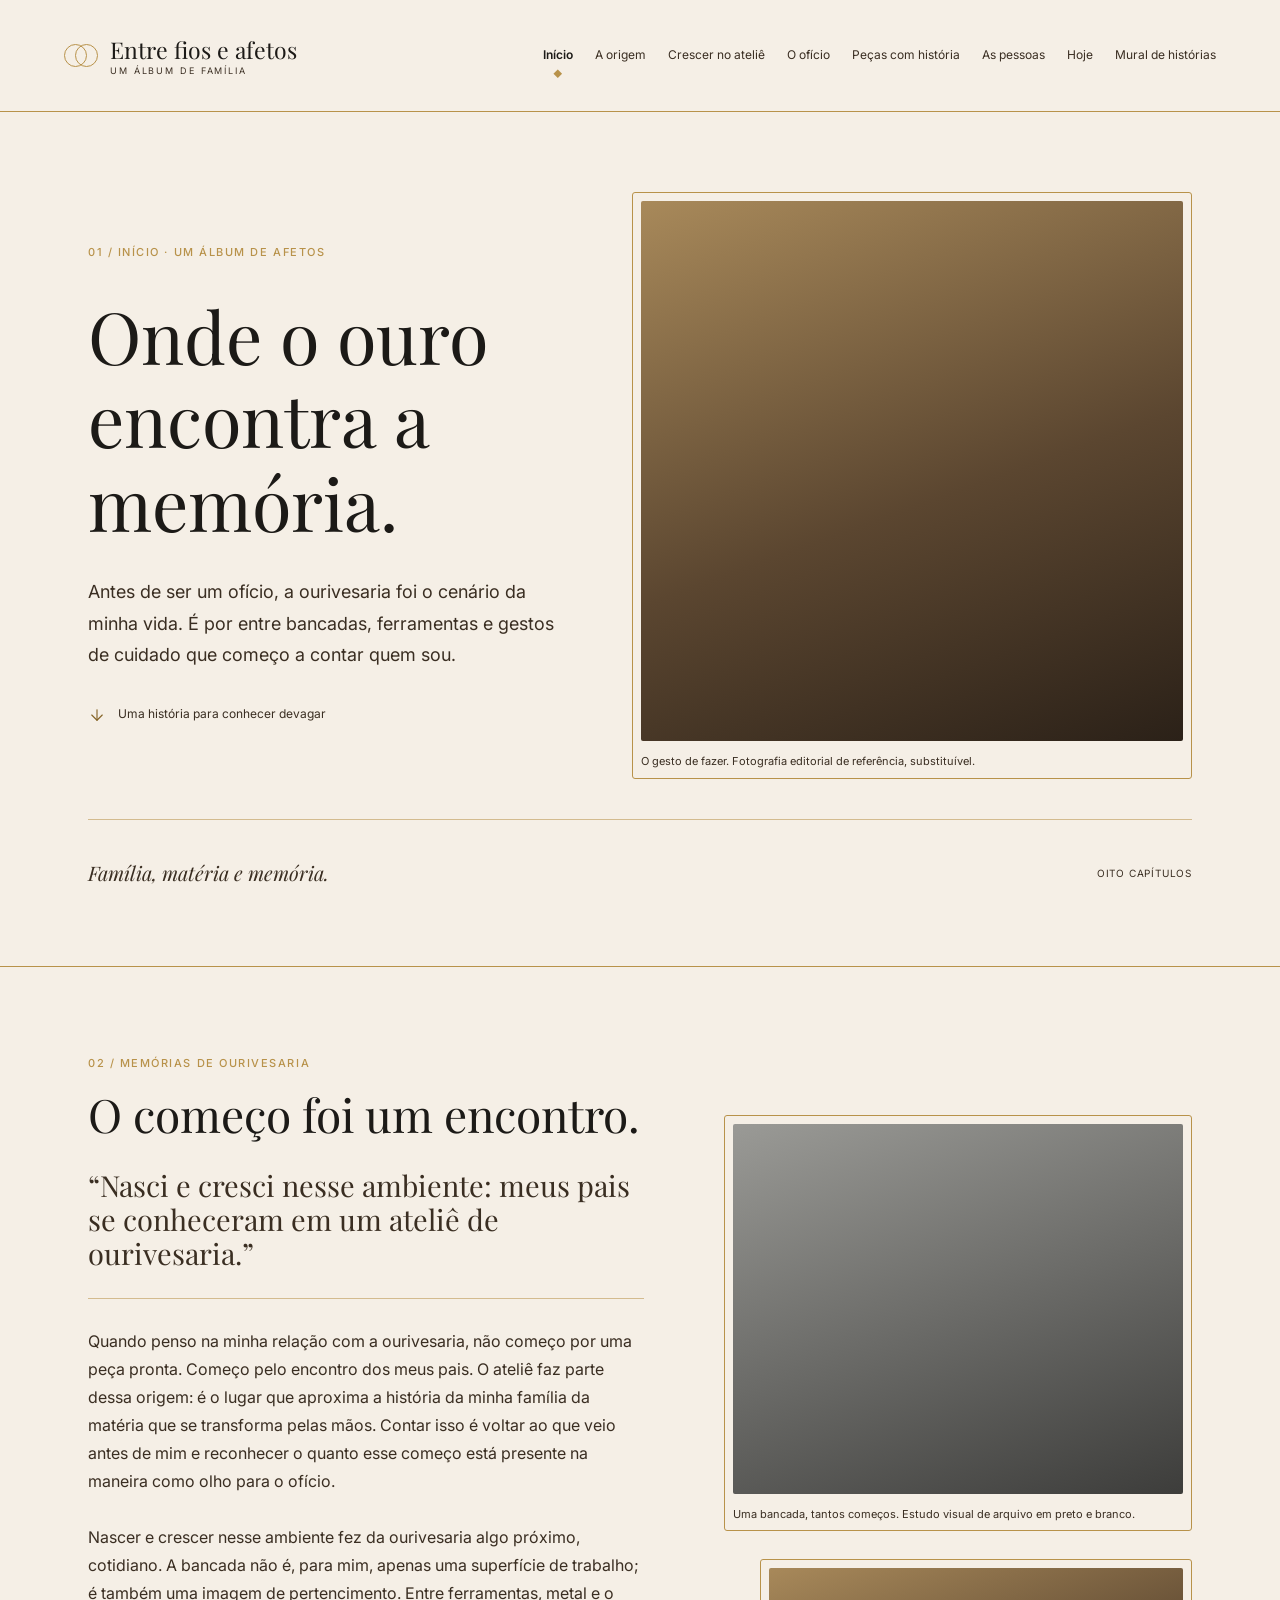
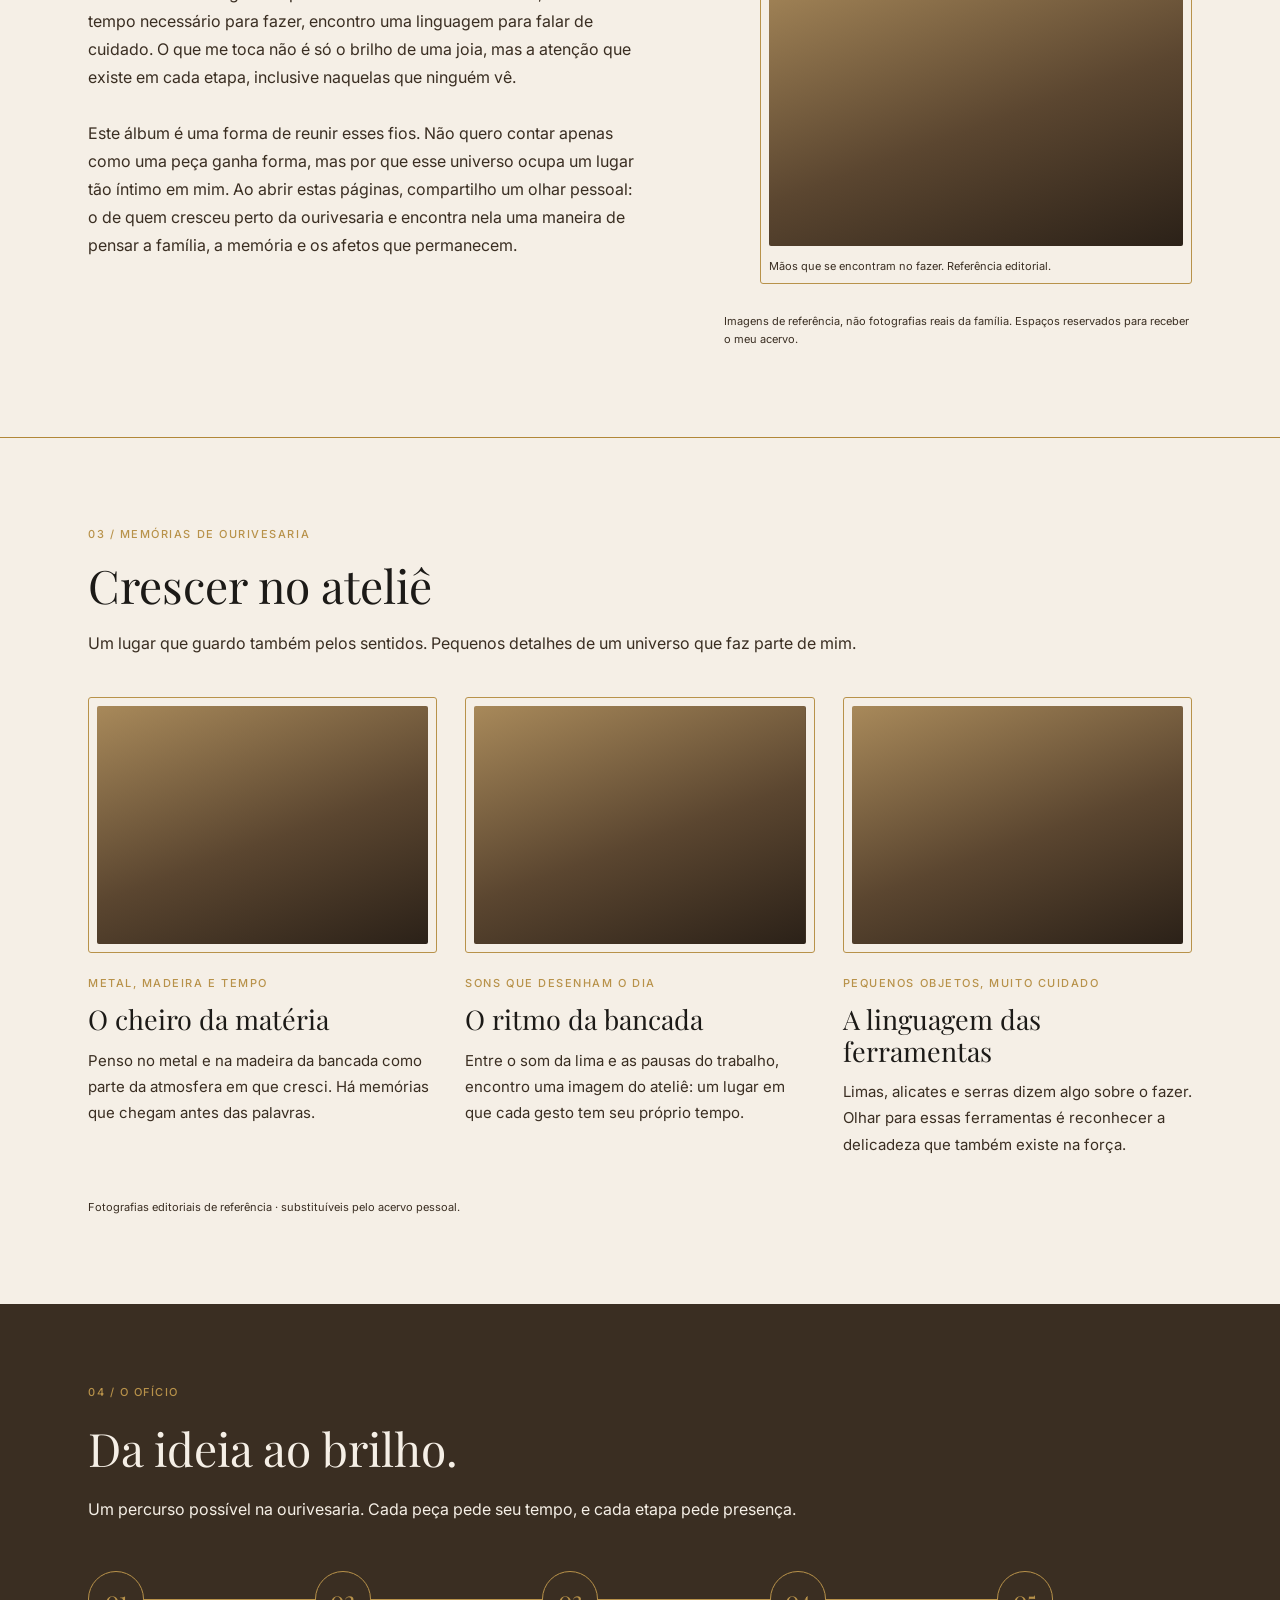
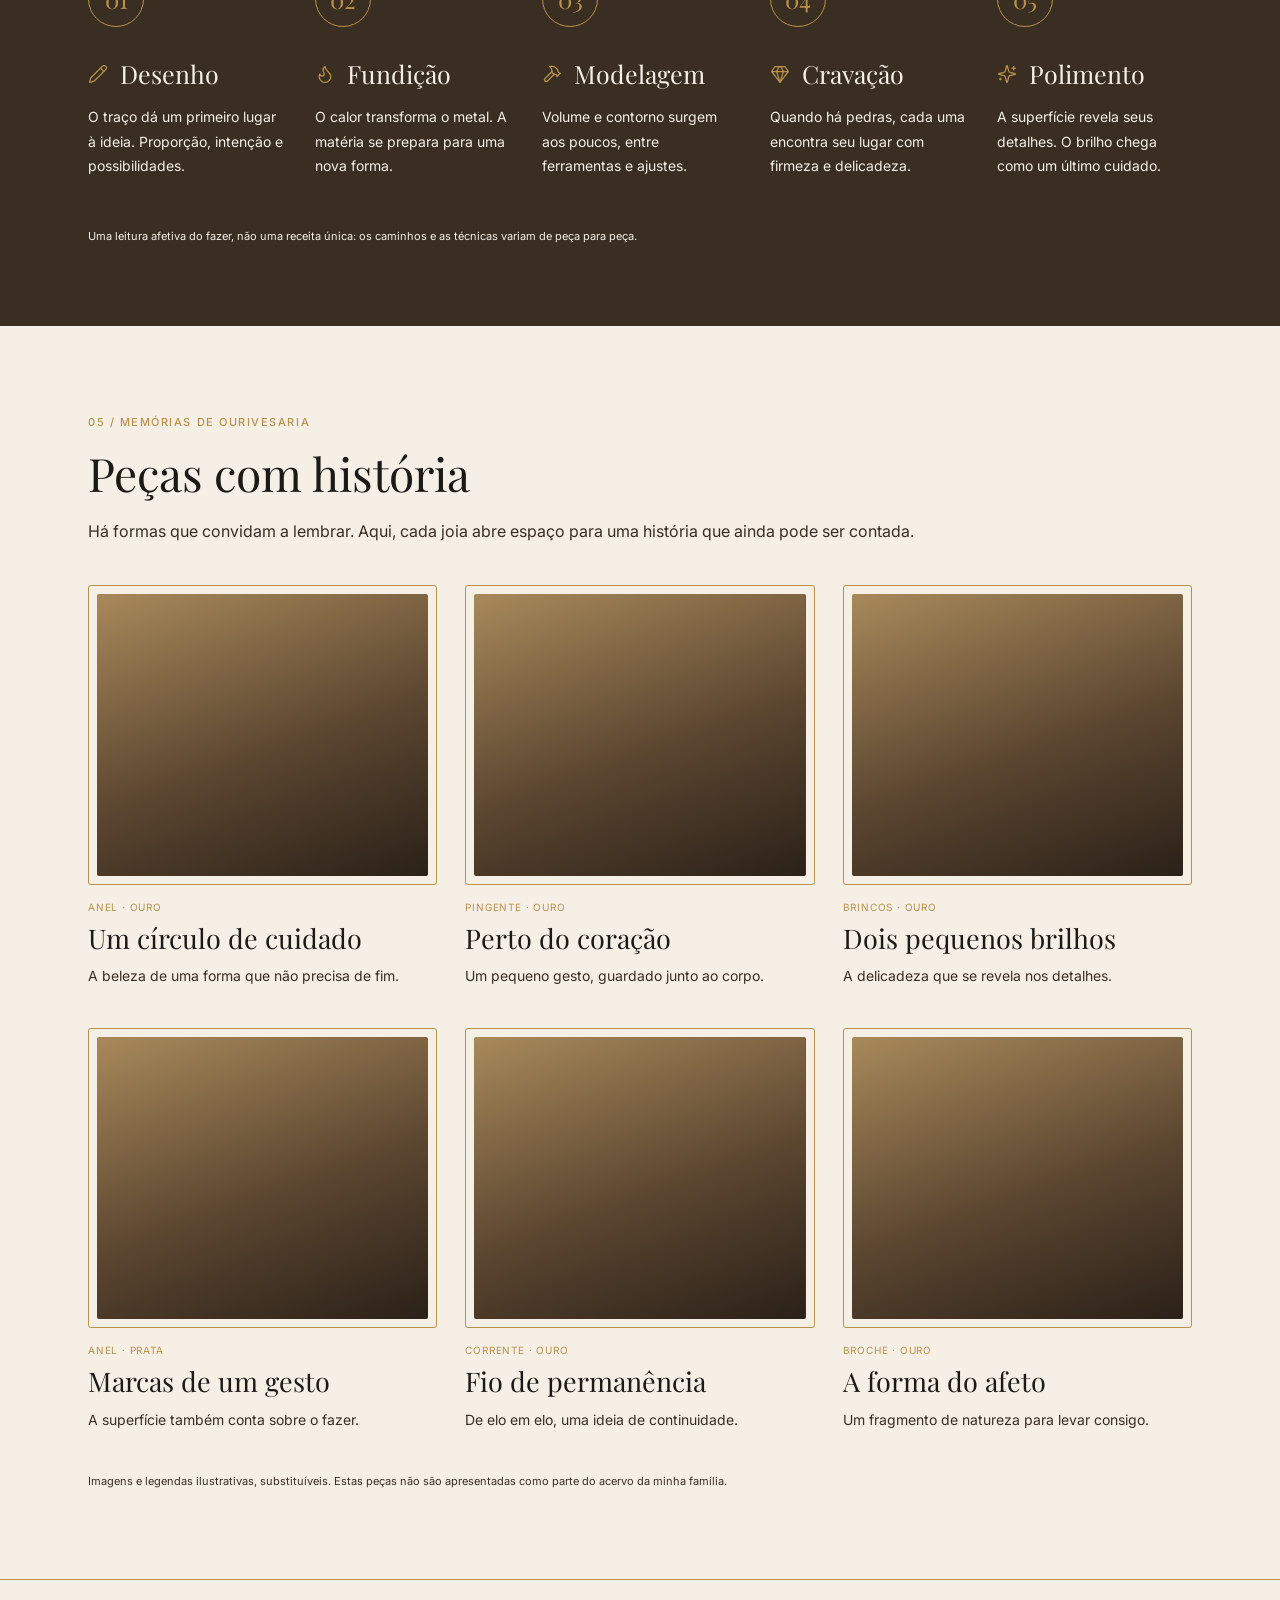
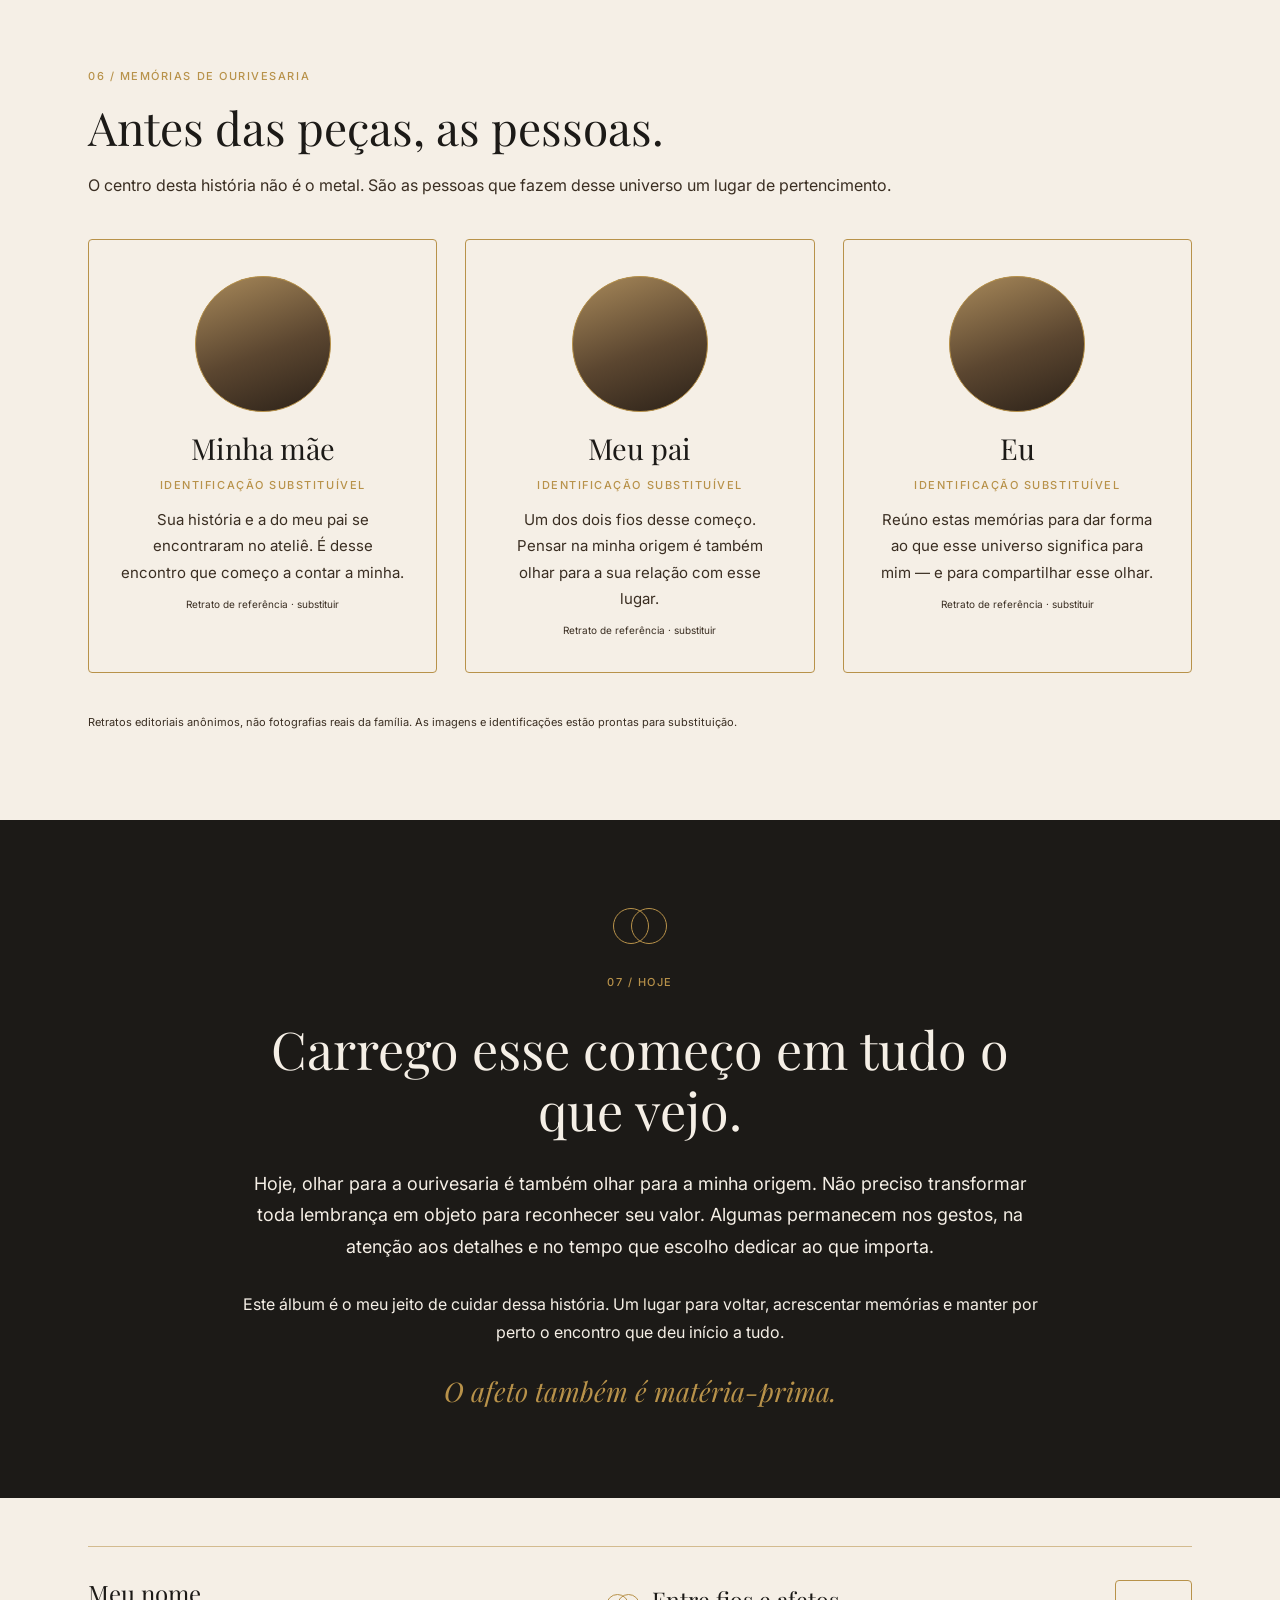
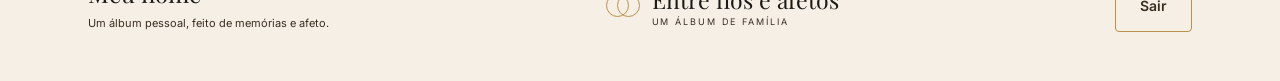
==== web-data-viz/public/index.html @ ff2db442 "cadastro e login" ====
<!DOCTYPE html>
<html lang="pt-br">

<head>
    <meta charset="UTF-8">
    <meta http-equiv="X-UA-Compatible" content="IE=edge">
    <meta name="viewport" content="width=device-width, initial-scale=1.0">

    <title>Entre fios e afetos | Um álbum de família</title>

    <script src="./js/sessao.js"></script>

    <link rel="stylesheet" href="./css/estilo.css">
    <link rel="icon" href="./assets/icon/favicon2.ico">
    <link rel="preconnect" href="https://fonts.gstatic.com">
</head>

<body class="album" id="topo">

    <!-- ícones (sprite) -->
    <svg width="0" height="0" style="position:absolute" aria-hidden="true">
        <symbol id="i-arrow-down" viewBox="0 0 24 24"><path d="M12 5v14"/><path d="m19 12-7 7-7-7"/></symbol>
        <symbol id="i-pencil" viewBox="0 0 24 24"><path d="M21.174 6.812a1 1 0 0 0-3.986-3.987L3.842 16.174a2 2 0 0 0-.5.83l-1.321 4.352a.5.5 0 0 0 .623.622l4.353-1.32a2 2 0 0 0 .83-.497z"/><path d="m15 5 4 4"/></symbol>
        <symbol id="i-flame" viewBox="0 0 24 24"><path d="M8.5 14.5A2.5 2.5 0 0 0 11 12c0-1.38-.5-2-1-3-1.072-2.143-.224-4.054 2-6 .5 2.5 2 4.9 4 6.5 2 1.6 3 3.5 3 5.5a7 7 0 1 1-14 0c0-1.153.433-2.294 1-3a2.5 2.5 0 0 0 2.5 2.5z"/></symbol>
        <symbol id="i-hammer" viewBox="0 0 24 24"><path d="m15 12-8.373 8.373a1 1 0 1 1-3-3L12 9"/><path d="m18 15 4-4"/><path d="m21.5 11.5-1.914-1.914A2 2 0 0 1 19 8.172V7l-2.26-2.26a6 6 0 0 0-4.202-1.756L9 2.96l.92.82A6.18 6.18 0 0 1 12 8.4V10l2 2h1.172a2 2 0 0 1 1.414.586L18.5 14.5"/></symbol>
        <symbol id="i-gem" viewBox="0 0 24 24"><path d="M6 3h12l4 6-10 13L2 9Z"/><path d="M11 3 8 9l4 13 4-13-3-6"/><path d="M2 9h20"/></symbol>
        <symbol id="i-sparkles" viewBox="0 0 24 24"><path d="M9.937 15.5A2 2 0 0 0 8.5 14.063l-6.135-1.582a.5.5 0 0 1 0-.962L8.5 9.936A2 2 0 0 0 9.937 8.5l1.582-6.135a.5.5 0 0 1 .963 0L14.063 8.5A2 2 0 0 0 15.5 9.937l6.135 1.581a.5.5 0 0 1 0 .964L15.5 14.063a2 2 0 0 0-1.437 1.437l-1.582 6.135a.5.5 0 0 1-.963 0z"/><path d="M20 3v4"/><path d="M22 5h-4"/><path d="M4 17v2"/><path d="M5 18H3"/></symbol>
    </svg>

    <!--header inicio-->
    <header class="cabecalho">
        <a class="marca" href="index.html">
            <span class="aliancas" aria-hidden="true"></span>
            <span class="marca-texto">
                <span class="marca-nome">Entre fios e afetos</span>
                <span class="marca-descricao">Um álbum de família</span>
            </span>
        </a>

        <nav class="navegacao" aria-label="Seções do álbum">
            <a href="#inicio" aria-current="page">Início</a>
            <a href="#origem">A origem</a>
            <a href="#atelie">Crescer no ateliê</a>
            <a href="#oficio">O ofício</a>
            <a href="#pecas">Peças com história</a>
            <a href="#pessoas">As pessoas</a>
            <a href="#hoje">Hoje</a>
            <a href="dashboard/mural.html">Mural de histórias</a>
        </nav>
    </header>
    <!--header fim-->

    <main>

        <!-- 01 · INÍCIO -->
        <section class="inicio" id="inicio">
            <div class="capa-fotografia">
                <div class="capa-texto">
                    <p class="eyebrow">01 / Início · Um álbum de afetos</p>
                    <h1 class="t-hero">Onde o ouro encontra a memória.</h1>
                    <p class="texto-grande">Antes de ser um ofício, a ourivesaria foi o cenário da minha vida. É por entre bancadas, ferramentas e gestos de cuidado que começo a contar quem sou.</p>
                    <a class="convite-leitura" href="#origem">
                        <svg class="icone" aria-hidden="true"><use href="#i-arrow-down"/></svg>
                        <span>Uma história para conhecer devagar</span>
                    </a>
                </div>

                <figure class="moldura">
                    <div class="foto foto-inicio" role="img" aria-label="Mãos trabalhando em uma bancada de ourivesaria"></div>
                    <figcaption class="legenda">O gesto de fazer. Fotografia editorial de referência, substituível.</figcaption>
                </figure>
            </div>

            <hr class="linha">

            <div class="nota-album">
                <p class="t-italico">Família, matéria e memória.</p>
                <span>OITO CAPÍTULOS</span>
            </div>
        </section>

        <!-- 02 · A ORIGEM -->
        <section class="secao borda-topo" id="origem">
            <div class="secao-interna origem-grade">
                <div class="origem-texto">
                    <div class="abertura-capitulo">
                        <p class="eyebrow">02 / Memórias de ourivesaria</p>
                        <h2 class="t-secao">O começo foi um encontro.</h2>
                    </div>

                    <blockquote class="t-citacao">“Nasci e cresci nesse ambiente: meus pais se conheceram em um ateliê de ourivesaria.”</blockquote>

                    <hr class="linha">

                    <p class="texto">Quando penso na minha relação com a ourivesaria, não começo por uma peça pronta. Começo pelo encontro dos meus pais. O ateliê faz parte dessa origem: é o lugar que aproxima a história da minha família da matéria que se transforma pelas mãos. Contar isso é voltar ao que veio antes de mim e reconhecer o quanto esse começo está presente na maneira como olho para o ofício.</p>

                    <p class="texto">Nascer e crescer nesse ambiente fez da ourivesaria algo próximo, cotidiano. A bancada não é, para mim, apenas uma superfície de trabalho; é também uma imagem de pertencimento. Entre ferramentas, metal e o tempo necessário para fazer, encontro uma linguagem para falar de cuidado. O que me toca não é só o brilho de uma joia, mas a atenção que existe em cada etapa, inclusive naquelas que ninguém vê.</p>

                    <p class="texto">Este álbum é uma forma de reunir esses fios. Não quero contar apenas como uma peça ganha forma, mas por que esse universo ocupa um lugar tão íntimo em mim. Ao abrir estas páginas, compartilho um olhar pessoal: o de quem cresceu perto da ourivesaria e encontra nela uma maneira de pensar a família, a memória e os afetos que permanecem.</p>
                </div>

                <div class="origem-album">
                    <figure class="moldura">
                        <div class="foto foto-principal foto-origem-1" role="img" aria-label="Bancada de ourivesaria em preto e branco"></div>
                        <figcaption class="legenda">Uma bancada, tantos começos. Estudo visual de arquivo em preto e branco.</figcaption>
                    </figure>

                    <div class="detalhe">
                        <figure class="moldura">
                            <div class="foto foto-origem-2" role="img" aria-label="Mãos que se encontram no fazer"></div>
                            <figcaption class="legenda">Mãos que se encontram no fazer. Referência editorial.</figcaption>
                        </figure>
                    </div>

                    <p class="nota">Imagens de referência, não fotografias reais da família. Espaços reservados para receber o meu acervo.</p>
                </div>
            </div>
        </section>

        <!-- 03 · CRESCER NO ATELIÊ -->
        <section class="secao borda-topo" id="atelie">
            <div class="secao-interna">
                <div class="abertura-capitulo">
                    <p class="eyebrow">03 / Memórias de ourivesaria</p>
                    <h2 class="t-secao">Crescer no ateliê</h2>
                    <p class="texto">Um lugar que guardo também pelos sentidos. Pequenos detalhes de um universo que faz parte de mim.</p>
                </div>

                <div class="trio">
                    <article class="memoria">
                        <div class="moldura"><div class="foto foto-atelie-1" role="img" aria-label="Metal e madeira da bancada"></div></div>
                        <div class="memoria-texto">
                            <p class="eyebrow">Metal, madeira e tempo</p>
                            <h3>O cheiro da matéria</h3>
                            <p class="texto-medio">Penso no metal e na madeira da bancada como parte da atmosfera em que cresci. Há memórias que chegam antes das palavras.</p>
                        </div>
                    </article>

                    <article class="memoria">
                        <div class="moldura"><div class="foto foto-atelie-2" role="img" aria-label="Lima sobre a bancada"></div></div>
                        <div class="memoria-texto">
                            <p class="eyebrow">Sons que desenham o dia</p>
                            <h3>O ritmo da bancada</h3>
                            <p class="texto-medio">Entre o som da lima e as pausas do trabalho, encontro uma imagem do ateliê: um lugar em que cada gesto tem seu próprio tempo.</p>
                        </div>
                    </article>

                    <article class="memoria">
                        <div class="moldura"><div class="foto foto-atelie-3" role="img" aria-label="Ferramentas de ourivesaria"></div></div>
                        <div class="memoria-texto">
                            <p class="eyebrow">Pequenos objetos, muito cuidado</p>
                            <h3>A linguagem das ferramentas</h3>
                            <p class="texto-medio">Limas, alicates e serras dizem algo sobre o fazer. Olhar para essas ferramentas é reconhecer a delicadeza que também existe na força.</p>
                        </div>
                    </article>
                </div>

                <p class="nota rodape-secao">Fotografias editoriais de referência · substituíveis pelo acervo pessoal.</p>
            </div>
        </section>

        <!-- 04 · O OFÍCIO -->
        <section class="oficio" id="oficio">
            <div class="secao-interna">
                <div class="abertura-capitulo">
                    <p class="eyebrow">04 / O ofício</p>
                    <h2 class="t-secao">Da ideia ao brilho.</h2>
                    <p class="texto">Um percurso possível na ourivesaria. Cada peça pede seu tempo, e cada etapa pede presença.</p>
                </div>

                <div class="linha-do-tempo">
                    <div class="passo">
                        <div class="marco">01</div>
                        <div class="passo-descricao">
                            <div class="passo-nome">
                                <svg class="icone" aria-hidden="true"><use href="#i-pencil"/></svg>
                                <h3>Desenho</h3>
                            </div>
                            <p>O traço dá um primeiro lugar à ideia. Proporção, intenção e possibilidades.</p>
                        </div>
                    </div>

                    <div class="passo">
                        <div class="marco">02</div>
                        <div class="passo-descricao">
                            <div class="passo-nome">
                                <svg class="icone" aria-hidden="true"><use href="#i-flame"/></svg>
                                <h3>Fundição</h3>
                            </div>
                            <p>O calor transforma o metal. A matéria se prepara para uma nova forma.</p>
                        </div>
                    </div>

                    <div class="passo">
                        <div class="marco">03</div>
                        <div class="passo-descricao">
                            <div class="passo-nome">
                                <svg class="icone" aria-hidden="true"><use href="#i-hammer"/></svg>
                                <h3>Modelagem</h3>
                            </div>
                            <p>Volume e contorno surgem aos poucos, entre ferramentas e ajustes.</p>
                        </div>
                    </div>

                    <div class="passo">
                        <div class="marco">04</div>
                        <div class="passo-descricao">
                            <div class="passo-nome">
                                <svg class="icone" aria-hidden="true"><use href="#i-gem"/></svg>
                                <h3>Cravação</h3>
                            </div>
                            <p>Quando há pedras, cada uma encontra seu lugar com firmeza e delicadeza.</p>
                        </div>
                    </div>

                    <div class="passo">
                        <div class="marco">05</div>
                        <div class="passo-descricao">
                            <div class="passo-nome">
                                <svg class="icone" aria-hidden="true"><use href="#i-sparkles"/></svg>
                                <h3>Polimento</h3>
                            </div>
                            <p>A superfície revela seus detalhes. O brilho chega como um último cuidado.</p>
                        </div>
                    </div>
                </div>

                <p class="nota rodape-secao">Uma leitura afetiva do fazer, não uma receita única: os caminhos e as técnicas variam de peça para peça.</p>
            </div>
        </section>

        <!-- 05 · PEÇAS COM HISTÓRIA -->
        <section class="secao" id="pecas">
            <div class="secao-interna">
                <div class="abertura-capitulo">
                    <p class="eyebrow">05 / Memórias de ourivesaria</p>
                    <h2 class="t-secao">Peças com história</h2>
                    <p class="texto">Há formas que convidam a lembrar. Aqui, cada joia abre espaço para uma história que ainda pode ser contada.</p>
                </div>

                <div class="galeria">
                    <article class="peca">
                        <div class="moldura"><div class="foto foto-peca-1" role="img" aria-label="Anel de ouro"></div></div>
                        <div class="peca-legenda">
                            <p class="peca-tipo">ANEL · OURO</p>
                            <h3 class="t-item">Um círculo de cuidado</h3>
                            <p class="texto-pequeno">A beleza de uma forma que não precisa de fim.</p>
                        </div>
                    </article>

                    <article class="peca">
                        <div class="moldura"><div class="foto foto-peca-2" role="img" aria-label="Pingente de ouro"></div></div>
                        <div class="peca-legenda">
                            <p class="peca-tipo">PINGENTE · OURO</p>
                            <h3 class="t-item">Perto do coração</h3>
                            <p class="texto-pequeno">Um pequeno gesto, guardado junto ao corpo.</p>
                        </div>
                    </article>

                    <article class="peca">
                        <div class="moldura"><div class="foto foto-peca-3" role="img" aria-label="Brincos de ouro"></div></div>
                        <div class="peca-legenda">
                            <p class="peca-tipo">BRINCOS · OURO</p>
                            <h3 class="t-item">Dois pequenos brilhos</h3>
                            <p class="texto-pequeno">A delicadeza que se revela nos detalhes.</p>
                        </div>
                    </article>

                    <article class="peca">
                        <div class="moldura"><div class="foto foto-peca-4" role="img" aria-label="Anel de prata"></div></div>
                        <div class="peca-legenda">
                            <p class="peca-tipo">ANEL · PRATA</p>
                            <h3 class="t-item">Marcas de um gesto</h3>
                            <p class="texto-pequeno">A superfície também conta sobre o fazer.</p>
                        </div>
                    </article>

                    <article class="peca">
                        <div class="moldura"><div class="foto foto-peca-5" role="img" aria-label="Corrente de ouro"></div></div>
                        <div class="peca-legenda">
                            <p class="peca-tipo">CORRENTE · OURO</p>
                            <h3 class="t-item">Fio de permanência</h3>
                            <p class="texto-pequeno">De elo em elo, uma ideia de continuidade.</p>
                        </div>
                    </article>

                    <article class="peca">
                        <div class="moldura"><div class="foto foto-peca-6" role="img" aria-label="Broche de ouro"></div></div>
                        <div class="peca-legenda">
                            <p class="peca-tipo">BROCHE · OURO</p>
                            <h3 class="t-item">A forma do afeto</h3>
                            <p class="texto-pequeno">Um fragmento de natureza para levar consigo.</p>
                        </div>
                    </article>
                </div>

                <p class="nota rodape-secao">Imagens e legendas ilustrativas, substituíveis. Estas peças não são apresentadas como parte do acervo da minha família.</p>
            </div>
        </section>

        <!-- 06 · AS PESSOAS -->
        <section class="secao borda-topo" id="pessoas">
            <div class="secao-interna">
                <div class="abertura-capitulo">
                    <p class="eyebrow">06 / Memórias de ourivesaria</p>
                    <h2 class="t-secao">Antes das peças, as pessoas.</h2>
                    <p class="texto">O centro desta história não é o metal. São as pessoas que fazem desse universo um lugar de pertencimento.</p>
                </div>

                <div class="pessoas">
                    <article class="pessoa">
                        <div class="retrato retrato-1" role="img" aria-label="Retrato editorial de referência"></div>
                        <div class="pessoa-texto">
                            <h3>Minha mãe</h3>
                            <p class="eyebrow">Identificação substituível</p>
                            <p class="texto-medio">Sua história e a do meu pai se encontraram no ateliê. É desse encontro que começo a contar a minha.</p>
                            <p class="nota-retrato">Retrato de referência · substituir</p>
                        </div>
                    </article>

                    <article class="pessoa">
                        <div class="retrato retrato-2" role="img" aria-label="Retrato editorial de referência"></div>
                        <div class="pessoa-texto">
                            <h3>Meu pai</h3>
                            <p class="eyebrow">Identificação substituível</p>
                            <p class="texto-medio">Um dos dois fios desse começo. Pensar na minha origem é também olhar para a sua relação com esse lugar.</p>
                            <p class="nota-retrato">Retrato de referência · substituir</p>
                        </div>
                    </article>

                    <article class="pessoa">
                        <div class="retrato retrato-3" role="img" aria-label="Retrato editorial de referência"></div>
                        <div class="pessoa-texto">
                            <h3>Eu</h3>
                            <p class="eyebrow">Identificação substituível</p>
                            <p class="texto-medio">Reúno estas memórias para dar forma ao que esse universo significa para mim — e para compartilhar esse olhar.</p>
                            <p class="nota-retrato">Retrato de referência · substituir</p>
                        </div>
                    </article>
                </div>

                <p class="nota rodape-secao">Retratos editoriais anônimos, não fotografias reais da família. As imagens e identificações estão prontas para substituição.</p>
            </div>
        </section>

        <!-- 07 · HOJE -->
        <section class="hoje" id="hoje">
            <span class="aliancas grande" aria-hidden="true"></span>
            <p class="eyebrow">07 / Hoje</p>
            <h2 class="t-secao">Carrego esse começo em tudo o que vejo.</h2>
            <p class="texto-grande">Hoje, olhar para a ourivesaria é também olhar para a minha origem. Não preciso transformar toda lembrança em objeto para reconhecer seu valor. Algumas permanecem nos gestos, na atenção aos detalhes e no tempo que escolho dedicar ao que importa.</p>
            <p class="texto">Este álbum é o meu jeito de cuidar dessa história. Um lugar para voltar, acrescentar memórias e manter por perto o encontro que deu início a tudo.</p>
            <p class="fecho">O afeto também é matéria-prima.</p>
        </section>

    </main>

    <!--footer inicio-->
    <footer class="rodape-album">
        <hr class="linha">
        <div class="rodape-linha">
            <div class="creditos">
                <strong>Meu nome</strong>
                <span>Um álbum pessoal, feito de memórias e afeto.</span>
            </div>

            <a class="marca" href="#topo">
                <span class="aliancas" aria-hidden="true"></span>
                <span class="marca-texto">
                    <span class="marca-nome">Entre fios e afetos</span>
                    <span class="marca-descricao">Um álbum de família</span>
                </span>
            </a>

            <a class="botao-album claro" href="login.html">Sair</a>
        </div>
    </footer>
    <!--footer fim-->

</body>

</html>
---- web-data-viz/public/css/estilo.css ----
@import url('https://fonts.googleapis.com/css2?family=Playfair+Display:ital,wght@0,400;0,500;1,400&family=Inter:wght@400;500;600&display=swap');
@import url('https://fonts.googleapis.com/css2?family=Barlow:ital,wght@0,100;0,200;0,300;0,400;0,500;0,600;0,700;0,800;0,900;1,100;1,200;1,300;1,400;1,500;1,600;1,700;1,800;1,900&display=swap');

/* =====================================================================
   TOKENS (extraídos do Figma "Entre fios e afetos")
   ===================================================================== */

:root {
  /* herdados do projeto (usados por simulador e dashboards) */
  --tamanho-header: 80px;
  --tamanho-footer: 65px;
  --tamanho-simulador: calc(100vh - var(--tamanho-header) - var(--tamanho-footer) - 2px);

  /* álbum */
  --creme: #f5efe6;
  --creme-claro: #fffcf6;
  --papel: #faf6ef;
  --marrom: #3a2e22;
  --tinta: #1c1a17;
  --ouro: #b8924a;
  --ouro-escuro: #846326;
  --areia: #d7c8af;
  --texto-suave: #786b5c;
  --bege-claro: #e9dcc5;
  --bege-texto: #d5c5ad;
  --erro: #9a3b2e;

  --fonte-titulo: 'Playfair Display', Georgia, 'Times New Roman', serif;
  --fonte-texto: 'Inter', 'Segoe UI', Tahoma, Geneva, Verdana, sans-serif;

  /* fundo provisório das fotos (aparece atrás da imagem ou quando ela não existe) */
  --fundo-foto: linear-gradient(160deg, #a8895a 0%, #5b4630 55%, #2b2118 100%);
}

html {
  scroll-behavior: smooth;
  scroll-padding-top: 112px;
}

body {
  margin: 0;
  padding: 0;
  font-family: 'Barlow', 'Segoe UI', Tahoma, Geneva, Verdana, sans-serif;
  background-color: black;
}

/* =====================================================================
   REGRAS ANTIGAS QUE AINDA SÃO USADAS (simulador.html e dashboards)
   ===================================================================== */

.container {
  display: flex;
  width: 80%;
  margin: auto;
}

.header {
  height: var(--tamanho-header);
  border-bottom: 2px solid #32b9cd;
}

.header .container {
  justify-content: space-between;
  align-items: center;
  height: 100%;
}

.header a {
  text-decoration: none;
  color: #e3b062;
}

.agora {
  font-weight: 800;
}

.navbar {
  width: 300px;
  display: flex;
  align-items: center;
  justify-content: space-between;
  list-style: none;
  color: #e3b062;
}

.titulo {
  color: #32b9cd;
  width: fit-content;
  font-weight: 500;
}

.header h1 {
  margin: 0;
}

.footer {
  background-color: #32b9cd;
  height: 150px;
  color: #fff;
  display: flex;
  font-size: 15px;
}

.footer .container {
  justify-content: center;
  text-align: center;
}

.footer .container .version {
  font-size: 12px;
}

input {
  margin-bottom: 10px;
  border: 2px solid #32b9cd;
  padding: 10px;
  text-align: center;
  border-radius: 10px;
}

.simulador {
  color: white;
}

.simulador .container {
  flex-direction: column;
  overflow: scroll;
  height: var(--tamanho-simulador);
}

/* ALERTA (usado por js/alerta.js nos dashboards) */

#alerta {
  position: absolute;
  right: 0;
  bottom: 0;
}

.mensagem-alarme {
  background-color: white;
  border-radius: 5px;
  width: 300px;
  height: 80px;
  margin: 10px;
  padding: 10px 0;
  display: flex;
  justify-content: space-evenly;
  align-items: center;
}

.mensagem-alarme h3 {
  font-size: 14px;
  margin: 0;
}

.mensagem-alarme .informacao {
  width: 66%;
}

.alarme-sino {
  width: 48px;
  height: 48px;
  animation-name: bell;
  animation-duration: 4s;
  background-image: url('https://cdn-icons-png.flaticon.com/512/1157/1157000.png');
  background-size: cover;
  animation-iteration-count: infinite;
}

@keyframes bell {
  0%   {transform: rotate(25deg)}
  25%  {transform: rotate(-25deg)}
  50%  {transform: rotate(25deg)}
  75%  {transform: rotate(-25deg)}
  100% {transform: rotate(25deg)}
}

/* =====================================================================
   ÁLBUM · BASE
   ===================================================================== */

body.album {
  background-color: var(--creme);
  color: var(--marrom);
  font-family: var(--fonte-texto);
  -webkit-font-smoothing: antialiased;
}

.album *,
.album *::before,
.album *::after {
  box-sizing: border-box;
}

.album h1,
.album h2,
.album h3,
.album p,
.album figure,
.album blockquote {
  margin: 0;
}

.album a {
  color: inherit;
}

.album button {
  font-family: var(--fonte-texto);
}

/* ícones (sprite SVG inline em cada página) */
.icone {
  width: 18px;
  height: 18px;
  flex: none;
  fill: none;
  stroke: currentColor;
  stroke-width: 1.5;
  stroke-linecap: round;
  stroke-linejoin: round;
}

/* alianças (logotipo) */
.aliancas {
  position: relative;
  flex: none;
  width: 34px;
  height: 30px;
}

.aliancas::before,
.aliancas::after {
  content: "";
  position: absolute;
  top: 3px;
  width: 23px;
  height: 23px;
  border: 1.2px solid var(--ouro);
  border-radius: 50%;
}

.aliancas::before { left: 0; }
.aliancas::after  { left: 11px; }

.aliancas.grande {
  width: 54px;
  height: 38px;
}

.aliancas.grande::before,
.aliancas.grande::after {
  top: 0;
  width: 36px;
  height: 36px;
}

.aliancas.grande::after { left: 18px; }

.marca {
  display: flex;
  align-items: center;
  gap: 12px;
  text-decoration: none;
  color: var(--tinta);
}

.marca-texto {
  display: flex;
  flex-direction: column;
  gap: 3px;
  white-space: nowrap;
}

.marca-nome {
  font: 400 23px/1.2 var(--fonte-titulo);
  color: var(--tinta);
}

.marca-descricao {
  font: 400 9px/1 var(--fonte-texto);
  letter-spacing: 0.21em;
  text-transform: uppercase;
  color: var(--marrom);
}

/* tipografia */
.eyebrow {
  font: 500 11px/1.6 var(--fonte-texto);
  letter-spacing: 0.14em;
  text-transform: uppercase;
  color: var(--ouro);
}

.t-hero    { font: 400 72px/1.16 var(--fonte-titulo); color: var(--tinta); }
.t-secao   { font: 400 46px/1.16 var(--fonte-titulo); color: var(--tinta); }
.t-item    { font: 400 27px/1.16 var(--fonte-titulo); color: var(--tinta); }
.t-citacao { font: 400 29px/1.16 var(--fonte-titulo); color: var(--marrom); }
.t-italico { font: italic 400 20px/1.3 var(--fonte-titulo); color: var(--marrom); }

.texto        { font: 400 16px/1.75 var(--fonte-texto); color: var(--marrom); }
.texto-grande { font: 400 18px/1.75 var(--fonte-texto); color: var(--marrom); }
.texto-medio  { font: 400 15px/1.75 var(--fonte-texto); color: var(--marrom); }
.texto-pequeno{ font: 400 14px/1.75 var(--fonte-texto); color: var(--marrom); }
.nota         { font: 400 11px/1.7 var(--fonte-texto); color: var(--marrom); }

.linha {
  height: 1px;
  border: 0;
  background: var(--ouro);
  opacity: 0.55;
  margin: 0;
}

/* botões */
.botao-album {
  display: inline-flex;
  align-items: center;
  justify-content: center;
  gap: 16px;
  height: 52px;
  padding: 0 24px;
  border: 1px solid var(--ouro);
  border-radius: 4px;
  background: var(--ouro);
  color: var(--tinta);
  font: 600 14px/1 var(--fonte-texto);
  text-decoration: none;
  cursor: pointer;
  transition: background-color 0.2s, color 0.2s, border-color 0.2s;
}

.botao-album:hover {
  background: var(--ouro-escuro);
  border-color: var(--ouro-escuro);
  color: var(--creme);
}

.botao-album.cheio { width: 100%; }

.botao-album.claro {
  background: var(--creme);
}

.botao-album.claro:hover {
  background: var(--marrom);
  border-color: var(--marrom);
  color: var(--creme);
}

/* fotografia com moldura de álbum */
.moldura {
  display: flex;
  flex-direction: column;
  gap: 12px;
  padding: 8px;
  border: 0.7px solid var(--ouro);
  border-radius: 3px;
}

.foto {
  width: 100%;
  border-radius: 2px;
  background-color: #5b4630;
  background-size: cover;
  background-position: center;
  background-repeat: no-repeat;
}

.legenda {
  font: 400 11px/1.5 var(--fonte-texto);
  color: var(--marrom);
}

/* =====================================================================
   ÁLBUM · CABEÇALHO E NAVEGAÇÃO
   ===================================================================== */

.cabecalho {
  position: sticky;
  top: 0;
  z-index: 50;
  display: flex;
  align-items: center;
  justify-content: space-between;
  gap: 32px;
  min-height: 112px;
  padding: 0 64px;
  background: var(--creme);
  border-bottom: 1px solid var(--ouro);
}

.navegacao {
  display: flex;
  align-items: center;
  flex-wrap: wrap;
  justify-content: flex-end;
  gap: 14px 22px;
}

.navegacao a,
.navegacao .saudacao {
  position: relative;
  font: 400 12px/1.2 var(--fonte-texto);
  color: var(--marrom);
  text-decoration: none;
  white-space: nowrap;
}

.navegacao a:hover {
  color: var(--ouro-escuro);
}

.navegacao a[aria-current="page"] {
  font-weight: 600;
  color: var(--tinta);
}

.navegacao a[aria-current="page"]::after {
  content: "◆";
  position: absolute;
  left: 50%;
  top: calc(100% + 6px);
  transform: translateX(-50%);
  font-size: 9px;
  line-height: 1;
  color: var(--ouro);
}

.navegacao .saudacao {
  padding-left: 22px;
  border-left: 1px solid var(--areia);
  color: var(--texto-suave);
}

.navegacao .saudacao span {
  font-weight: 600;
  color: var(--marrom);
}

/* =====================================================================
   ÁLBUM · LOGIN E CADASTRO
   ===================================================================== */

.acesso {
  display: grid;
  grid-template-columns: 1fr 1fr;
  min-height: 100vh;
  background: var(--creme);
}

.acesso-capa {
  position: relative;
  min-height: 960px;
  background-color: var(--marrom);
  background-image: url('../assets/imgs/album/maos-na-bancada.jpg'), var(--fundo-foto);
  background-size: cover;
  background-position: center;
  background-repeat: no-repeat;
}

.acesso-capa .marca {
  position: absolute;
  top: 48px;
  left: 48px;
  padding: 12px;
  background: var(--marrom);
}

.acesso-capa .marca-nome { color: var(--creme); }
.acesso-capa .marca-descricao { color: var(--creme); }

.convite-capa {
  position: absolute;
  left: 48px;
  right: 48px;
  bottom: 48px;
  display: flex;
  flex-direction: column;
  gap: 20px;
  padding: 36px;
  background: var(--marrom);
  border: 0.7px solid var(--ouro);
  border-radius: 4px;
}

.convite-capa h2 {
  font: 400 60px/1.16 var(--fonte-titulo);
  color: var(--creme);
}

.convite-capa p.texto { color: var(--creme); }

.convite-capa .aviso-imagem {
  font: 400 9px/1.2 var(--fonte-texto);
  letter-spacing: 0.04em;
  text-transform: uppercase;
  color: var(--creme);
}

.acesso-painel {
  position: relative;
  display: flex;
  flex-direction: column;
  justify-content: center;
  gap: 36px;
  padding: 72px 112px;
}

.boas-vindas {
  display: flex;
  flex-direction: column;
  gap: 16px;
}

.boas-vindas h1 {
  font: 400 46px/1.16 var(--fonte-titulo);
  color: var(--tinta);
}

.form-album {
  display: flex;
  flex-direction: column;
  gap: 20px;
}

.campo-album {
  display: flex;
  flex-direction: column;
  gap: 9px;
}

.campo-album label {
  font: 500 13px/1.2 var(--fonte-texto);
  color: var(--marrom);
}

.entrada {
  display: flex;
  align-items: center;
  gap: 12px;
  height: 52px;
  padding: 0 16px;
  border: 0.7px solid var(--ouro);
  border-radius: 4px;
  background: transparent;
}

.entrada:focus-within {
  box-shadow: 0 0 0 3px rgba(184, 146, 74, 0.28);
}

.entrada input {
  flex: 1;
  min-width: 0;
  height: 100%;
  margin: 0;
  padding: 0;
  border: 0;
  border-radius: 0;
  background: transparent;
  outline: none;
  text-align: left;
  font: 400 14px/1.5 var(--fonte-texto);
  color: var(--marrom);
}

.entrada input::placeholder {
  color: var(--marrom);
  opacity: 0.6;
}

.btn-olho {
  display: flex;
  align-items: center;
  justify-content: center;
  padding: 0;
  border: 0;
  background: transparent;
  color: var(--marrom);
  cursor: pointer;
}

.btn-olho .icone-olho { display: none; }
.btn-olho.ativo .icone-olho { display: block; }
.btn-olho.ativo .icone-olho-off { display: none; }

.form-album .botao-album { width: 100%; }

.link-alternativo {
  text-align: center;
  font: 400 14px/1.2 var(--fonte-texto);
  color: var(--marrom);
  text-decoration: underline;
  text-underline-position: from-font;
}

.link-alternativo:hover { color: var(--ouro-escuro); }

.nota-privacidade {
  display: flex;
  flex-direction: column;
  gap: 16px;
}

.nota-privacidade div {
  display: flex;
  align-items: flex-start;
  gap: 10px;
}

.nota-privacidade .icone {
  width: 15px;
  height: 15px;
  margin-top: 2px;
  color: var(--ouro-escuro);
}

.nota-privacidade p {
  font: 400 11px/1.6 var(--fonte-texto);
  color: var(--marrom);
}

/* mensagens usadas pelos scripts de login/cadastro */

.alerta_erro {
  position: fixed;
  top: 24px;
  right: 24px;
  z-index: 1000;
}

.card_erro {
  display: none;
  max-width: 320px;
  padding: 14px 18px;
  background: var(--creme-claro);
  color: var(--tinta);
  border: 0.7px solid var(--ouro);
  border-left: 4px solid var(--ouro);
  border-radius: 4px;
  box-shadow: 0 10px 30px rgba(58, 46, 34, 0.18);
}

.card_erro #mensagem_erro {
  font: 500 14px/1.5 var(--fonte-texto);
}

.loading-div {
  display: none;
  justify-content: center;
  align-items: center;
  margin: 0 auto;
}

.loading-div img {
  width: 40px;
  height: 40px;
}

#div_erros_login {
  display: none;
  justify-content: center;
  text-align: center;
  font: 500 13px/1.5 var(--fonte-texto);
  color: var(--erro);
}

/* =====================================================================
   ÁLBUM · PÁGINA INICIAL (HISTÓRIA DE FAMÍLIA)
   ===================================================================== */

.secao {
  padding: 88px;
}

.secao.borda-topo { border-top: 1px solid var(--ouro); }
#atelie.borda-topo { border-top-color: #b18738; }

.secao-interna {
  max-width: 1264px;
  margin: 0 auto;
}

.abertura-capitulo {
  display: flex;
  flex-direction: column;
  gap: 16px;
  margin-bottom: 40px;
}

/* início */
.inicio {
  display: flex;
  flex-direction: column;
  gap: 40px;
  padding: 80px 88px;
}

.capa-fotografia {
  display: flex;
  align-items: center;
  gap: 64px;
}

.capa-texto {
  display: flex;
  flex-direction: column;
  gap: 32px;
  flex: 0 0 480px;
  max-width: 480px;
}

.convite-leitura {
  display: flex;
  align-items: center;
  gap: 12px;
  font: 400 12px/1.2 var(--fonte-texto);
  color: var(--marrom);
}

.convite-leitura { text-decoration: none; }

.convite-leitura .icone { width: 18px; height: 24px; color: var(--ouro-escuro); }

.capa-fotografia .moldura { flex: 1; min-width: 0; }
.capa-fotografia .foto { height: 540px; }

.nota-album {
  display: flex;
  align-items: center;
  justify-content: space-between;
  gap: 24px;
}

.nota-album span {
  font: 400 10px/1 var(--fonte-texto);
  letter-spacing: 0.08em;
  color: var(--marrom);
}

/* origem */
.origem-grade {
  display: flex;
  align-items: flex-start;
  gap: 80px;
}

.origem-texto {
  display: flex;
  flex-direction: column;
  gap: 28px;
  flex: 0 0 556px;
  max-width: 556px;
}

.origem-texto .abertura-capitulo { margin-bottom: 0; }

.origem-album {
  flex: 1;
  min-width: 0;
  display: flex;
  flex-direction: column;
  gap: 28px;
  padding-top: 60px;
}

.origem-album .foto-principal { height: 370px; }
.origem-album .detalhe { display: flex; justify-content: flex-end; }
.origem-album .detalhe .moldura { width: 432px; max-width: 100%; }
.origem-album .detalhe .foto { height: 278px; }

/* crescer no ateliê */
.trio {
  display: grid;
  grid-template-columns: repeat(3, 1fr);
  gap: 28px;
}

.memoria {
  display: flex;
  flex-direction: column;
  gap: 22px;
  min-width: 0;
}

.memoria .foto { height: 238px; }

.memoria-texto {
  display: flex;
  flex-direction: column;
  gap: 12px;
}

.memoria-texto h3 { font: 400 27px/1.16 var(--fonte-titulo); color: var(--tinta); }

.album .rodape-secao {
  margin-top: 40px;
}

/* o ofício */
.oficio {
  background: var(--marrom);
  padding: 80px 88px;
}

.oficio .abertura-capitulo { gap: 20px; margin-bottom: 48px; }
.oficio .t-secao,
.oficio .texto,
.oficio .nota { color: var(--creme); }

.linha-do-tempo {
  position: relative;
  display: grid;
  grid-template-columns: repeat(5, 1fr);
  gap: 32px;
}

.linha-do-tempo::before {
  content: "";
  position: absolute;
  top: 28px;
  left: 28px;
  right: 160px;
  height: 1px;
  background: var(--ouro);
}

.passo {
  position: relative;
  display: flex;
  flex-direction: column;
  gap: 32px;
  min-width: 0;
}

.marco {
  display: flex;
  align-items: center;
  justify-content: center;
  width: 56px;
  height: 56px;
  border: 1px solid var(--ouro);
  border-radius: 999px;
  background: var(--marrom);
  font: 400 24px/1 var(--fonte-titulo);
  color: var(--ouro);
}

.passo-descricao {
  display: flex;
  flex-direction: column;
  gap: 16px;
}

.passo-nome {
  display: flex;
  align-items: center;
  gap: 12px;
  color: var(--ouro);
}

.passo-nome .icone { width: 20px; height: 20px; }

.passo-nome h3 {
  font: 400 25px/1.2 var(--fonte-titulo);
  color: var(--creme);
}

.passo-descricao p {
  font: 400 14px/1.75 var(--fonte-texto);
  color: var(--creme);
}

.album .oficio .rodape-secao { margin-top: 48px; }

/* peças com história */
.galeria {
  display: grid;
  grid-template-columns: repeat(3, 1fr);
  gap: 40px 28px;
}

.peca {
  display: flex;
  flex-direction: column;
  gap: 16px;
  min-width: 0;
}

.peca .foto { height: 282px; }

.peca-legenda {
  display: flex;
  flex-direction: column;
  gap: 10px;
}

.peca-tipo {
  font: 400 10px/1.2 var(--fonte-texto);
  letter-spacing: 0.08em;
  color: var(--ouro);
}

/* as pessoas */
.pessoas {
  display: grid;
  grid-template-columns: repeat(3, 1fr);
  gap: 28px;
}

.pessoa {
  display: flex;
  flex-direction: column;
  align-items: center;
  gap: 20px;
  min-width: 0;
  padding: 36px 32px;
  border: 0.7px solid var(--ouro);
  border-radius: 4px;
  text-align: center;
}

.retrato {
  width: 136px;
  height: 136px;
  border: 1px solid var(--ouro);
  border-radius: 999px;
  background-color: #5b4630;
  background-size: cover;
  background-position: center;
  background-repeat: no-repeat;
}

.pessoa-texto {
  display: flex;
  flex-direction: column;
  gap: 12px;
}

.pessoa-texto h3 { font: 400 29px/1.16 var(--fonte-titulo); color: var(--tinta); }
.pessoa-texto .nota-retrato { font: 400 10px/1.2 var(--fonte-texto); color: var(--marrom); }

/* hoje */
.hoje {
  display: flex;
  flex-direction: column;
  align-items: center;
  gap: 28px;
  padding: 88px 240px;
  background: var(--tinta);
  text-align: center;
}

.hoje .t-secao { font-size: 52px; color: var(--creme); }
.hoje .texto-grande,
.hoje .texto { color: var(--creme); }
.hoje .fecho { font: italic 400 27px/1.3 var(--fonte-titulo); color: var(--ouro); }

/* rodapé do álbum */
.rodape-album {
  display: flex;
  flex-direction: column;
  gap: 32px;
  padding: 48px 88px;
}

.rodape-linha {
  display: flex;
  align-items: center;
  justify-content: space-between;
  gap: 24px;
}

.creditos {
  display: flex;
  flex-direction: column;
  gap: 8px;
}

.creditos strong { font: 400 24px/1.2 var(--fonte-titulo); color: var(--tinta); }
.creditos span { font: 400 11px/1.6 var(--fonte-texto); color: var(--marrom); }

/* =====================================================================
   ÁLBUM · MURAL DE JOIAS E HISTÓRIAS
   ===================================================================== */

.mural-abertura {
  display: flex;
  flex-direction: column;
  align-items: flex-start;
  gap: 24px;
  padding: 64px 88px 48px;
}

.mural-abertura .eyebrow {
  font-weight: 400;
  letter-spacing: 0.145em;
  color: var(--ouro-escuro);
}

.mural-abertura h1 {
  font: 400 68px/1.16 var(--fonte-titulo);
  letter-spacing: -0.025em;
  color: var(--tinta);
}

.mural-convite {
  display: flex;
  align-items: center;
  justify-content: space-between;
  gap: 40px;
  width: 100%;
}

.mural-convite p {
  max-width: 740px;
  font: 400 17px/1.8 var(--fonte-texto);
  color: var(--marrom);
}

.mural-convite .botao-album {
  gap: 18px;
  border-radius: 3px;
  white-space: nowrap;
}

.fio-nota {
  display: flex;
  align-items: center;
  gap: 20px;
  padding-top: 12px;
}

.fio-nota::before {
  content: "";
  width: 48px;
  height: 1px;
  background: var(--ouro);
}

.fio-nota p {
  font: italic 400 20px/1.3 var(--fonte-titulo);
  color: var(--texto-suave);
}

.mural-album {
  display: flex;
  flex-direction: column;
  gap: 32px;
  padding: 0 88px 80px;
}

.temas {
  display: flex;
  align-items: center;
  justify-content: space-between;
  gap: 24px;
  padding: 20px 0;
  border-top: 1px solid var(--areia);
  border-bottom: 1px solid var(--areia);
}

.temas-filtros {
  display: flex;
  align-items: center;
  flex-wrap: wrap;
  gap: 12px 28px;
}

.tema {
  padding: 10px 0;
  border: 0;
  border-radius: 3px;
  background: var(--creme);
  font: 400 12px/1.2 var(--fonte-texto);
  color: var(--marrom);
  cursor: pointer;
}

.tema.ativo {
  padding: 10px 16px;
  background: var(--marrom);
  color: var(--creme);
}

.tema:not(.ativo):hover { color: var(--ouro-escuro); }

.temas p {
  font: 400 11px/1.2 var(--fonte-texto);
  color: var(--texto-suave);
}

.mural-fotos {
  display: grid;
  grid-template-columns: repeat(3, 1fr);
  gap: 28px;
  align-items: start;
}

.coluna-album {
  display: flex;
  flex-direction: column;
  gap: 28px;
  min-width: 0;
}

.memoria-compartilhada {
  display: flex;
  flex-direction: column;
  padding: 10px;
  background: var(--creme-claro);
  border: 0.7px solid var(--areia);
  border-radius: 3px;
}

.memoria-compartilhada .foto { border-radius: 2px; }
.h-300 { height: 300px; }
.h-310 { height: 310px; }
.h-350 { height: 350px; }
.h-360 { height: 360px; }
.h-380 { height: 380px; }

.historia-joia {
  display: flex;
  flex-direction: column;
  gap: 14px;
  padding: 24px 16px 16px;
}

.historia-joia .tema-memoria {
  font: 400 9px/1.2 var(--fonte-texto);
  letter-spacing: 0.145em;
  color: var(--ouro-escuro);
}

.historia-joia h3 {
  font: 400 26px/1.25 var(--fonte-titulo);
  letter-spacing: -0.012em;
  color: var(--tinta);
}

.historia-joia .relato {
  font: 400 14px/1.8 var(--fonte-texto);
  color: var(--marrom);
}

.assinatura {
  display: flex;
  align-items: center;
  justify-content: space-between;
  padding-top: 17px;
  border-top: 0.7px solid var(--areia);
}

.assinatura strong {
  font: italic 400 19px/1.2 var(--fonte-titulo);
  color: var(--marrom);
}

.assinatura span {
  font: 400 9px/1.2 var(--fonte-texto);
  color: var(--texto-suave);
}

.nota-editorial {
  display: flex;
  align-items: center;
  justify-content: space-between;
  gap: 24px;
}

.nota-editorial p:first-child {
  font: 400 11px/1.7 var(--fonte-texto);
  color: var(--texto-suave);
}

.nota-editorial p:last-child {
  font: italic 400 19px/1.3 var(--fonte-titulo);
  color: var(--marrom);
}

/* histórias publicadas (preenchidas por atualizarFeed) */

.mural-publicado {
  display: flex;
  flex-direction: column;
  gap: 32px;
  padding: 0 88px 80px;
}

.mural-publicado .titulo-bloco {
  display: flex;
  flex-direction: column;
  gap: 12px;
}

.mural-publicado h2 {
  font: 400 38px/1.16 var(--fonte-titulo);
  color: var(--tinta);
}

.div-results { width: 100%; }

.feed-container {
  display: grid;
  grid-template-columns: repeat(3, 1fr);
  gap: 28px;
  align-items: start;
}

.feed-container > span {
  grid-column: 1 / -1;
  font: 400 14px/1.7 var(--fonte-texto);
  color: var(--texto-suave);
}

.publicacao {
  display: flex;
  flex-direction: column;
  gap: 14px;
  min-width: 0;
  padding: 26px 26px 20px;
  background: var(--creme-claro);
  border: 0.7px solid var(--areia);
  border-radius: 3px;
}

.publicacao > span:first-child {
  order: 0;
  font: 400 9px/1.2 var(--fonte-texto);
  letter-spacing: 0.145em;
  text-transform: uppercase;
  color: var(--ouro-escuro);
}

.publicacao > span:first-child b { font-weight: 500; }

/* o texto "Título:" do script fica oculto; só o valor aparece */
.publicacao-titulo {
  order: 1;
  font-size: 0;
  line-height: 0;
}

.publicacao-titulo b {
  display: block;
  font: 400 26px/1.25 var(--fonte-titulo);
  letter-spacing: -0.012em;
  color: var(--tinta);
  word-break: break-word;
}

.publicacao-descricao {
  order: 2;
  font-size: 0;
  line-height: 0;
}

.publicacao-descricao b {
  display: block;
  font: 400 14px/1.8 var(--fonte-texto);
  color: var(--marrom);
  word-break: break-word;
}

.publicacao-nome {
  order: 3;
  padding-top: 17px;
  border-top: 0.7px solid var(--areia);
  font-size: 0;
  line-height: 0;
}

.publicacao-nome b {
  display: block;
  font: italic 400 19px/1.2 var(--fonte-titulo);
  color: var(--marrom);
}

.publicacao .div-buttons {
  order: 4;
  display: flex;
  justify-content: flex-end;
  gap: 10px;
}

.publicacao .div-buttons > * { margin-left: 0; }

.publicacao-btn-editar {
  width: auto;
  padding: 8px 16px;
  border: 0.7px solid var(--ouro);
  border-radius: 3px;
  background: transparent;
  font: 600 12px/1 var(--fonte-texto);
  color: var(--marrom);
  cursor: pointer;
  transition: background-color 0.2s, color 0.2s;
}

.publicacao-btn-editar:hover {
  background: var(--marrom);
  border-color: var(--marrom);
  color: var(--creme);
}

/* compartilhar uma memória */

.compartilhar {
  display: flex;
  align-items: flex-start;
  gap: 100px;
  padding: 80px 88px;
  background: var(--marrom);
}

.compartilhar-convite {
  display: flex;
  flex-direction: column;
  gap: 28px;
  flex: 0 0 440px;
  max-width: 440px;
  padding-top: 12px;
}

.compartilhar-convite .eyebrow {
  font-size: 11px;
  line-height: 1.6;
  font-weight: 400;
  letter-spacing: 0.145em;
  color: var(--bege-claro);
}

.compartilhar-convite h2 {
  font: 400 48px/1.18 var(--fonte-titulo);
  letter-spacing: -0.015em;
  color: var(--creme);
}

.compartilhar-convite > p {
  font: 400 16px/1.85 var(--fonte-texto);
  color: var(--bege-texto);
}

.como-participar {
  display: flex;
  flex-direction: column;
  gap: 24px;
  padding: 12px 0 16px;
}

.orientacao {
  display: flex;
  align-items: flex-start;
  gap: 18px;
}

.orientacao .etapa {
  flex: 0 0 26px;
  font: italic 400 19px/1.2 var(--fonte-titulo);
  color: var(--ouro);
}

.orientacao h3 {
  margin-bottom: 6px;
  font: 500 14px/1.2 var(--fonte-texto);
  color: var(--creme);
}

.orientacao p {
  font: 400 12px/1.7 var(--fonte-texto);
  color: var(--bege-texto);
}

.fio-afeto {
  width: 64px;
  height: 1px;
  background: var(--ouro);
}

.compartilhar-convite .fecho {
  font: italic 400 23px/1.5 var(--fonte-titulo);
  color: var(--bege-claro);
}

.area-compartilhar {
  flex: 1;
  min-width: 0;
  display: flex;
  flex-direction: column;
  gap: 22px;
  padding: 32px;
  background: var(--creme-claro);
  border-radius: 3px;
}

.area-compartilhar h2 {
  font: 400 28px/1.25 var(--fonte-titulo);
  color: var(--tinta);
}

.area-compartilhar form {
  display: flex;
  flex-direction: column;
  gap: 22px;
}

.campo-mural {
  display: flex;
  flex-direction: column;
  gap: 9px;
}

.campo-mural > label,
.campo-mural > .rotulo {
  font: 500 12px/1.2 var(--fonte-texto);
  color: var(--marrom);
}

.campo-mural input[type="text"],
.campo-mural textarea {
  width: 100%;
  margin: 0;
  padding: 16px;
  border: 1px solid var(--areia);
  border-radius: 3px;
  background: var(--papel);
  outline: none;
  text-align: left;
  font: 400 13px/1.65 var(--fonte-texto);
  color: var(--marrom);
}

.campo-mural input[type="text"] { height: 52px; padding-top: 0; padding-bottom: 0; }

.campo-mural textarea {
  height: 126px;
  resize: vertical;
}

.campo-mural input[type="text"]:focus,
.campo-mural textarea:focus {
  border-color: var(--ouro);
  box-shadow: 0 0 0 3px rgba(184, 146, 74, 0.22);
}

.campo-mural ::placeholder {
  color: var(--texto-suave);
  opacity: 1;
}

.limite {
  font: 400 10px/1.2 var(--fonte-texto);
  text-align: right;
  color: var(--texto-suave);
}

.adicionar-foto {
  display: flex;
  flex-direction: column;
  align-items: center;
  justify-content: center;
  gap: 10px;
  height: 158px;
  padding: 0 16px;
  border: 1px dashed var(--ouro);
  border-radius: 3px;
  background: var(--papel);
  text-align: center;
  color: var(--ouro-escuro);
  cursor: pointer;
}

.adicionar-foto:hover { background: #f3ecdf; }

.adicionar-foto .icone { width: 28px; height: 28px; stroke-width: 1.4; }

.adicionar-foto strong {
  font: 600 14px/1.2 var(--fonte-texto);
  color: var(--marrom);
}

.adicionar-foto span {
  font: 400 11px/1.4 var(--fonte-texto);
  color: var(--texto-suave);
}

.adicionar-foto input[type="file"] {
  position: absolute;
  width: 1px;
  height: 1px;
  margin: 0;
  padding: 0;
  border: 0;
  opacity: 0;
  overflow: hidden;
}

.consentimento {
  display: flex;
  align-items: flex-start;
  gap: 10px;
  cursor: pointer;
}

.consentimento input[type="checkbox"] {
  appearance: none;
  -webkit-appearance: none;
  flex: none;
  position: relative;
  width: 16px;
  height: 16px;
  margin: 1px 0 0;
  padding: 0;
  border: 1px solid var(--ouro-escuro);
  border-radius: 2px;
  background: transparent;
  cursor: pointer;
}

.consentimento input[type="checkbox"]:checked {
  background: var(--ouro);
  border-color: var(--ouro);
}

.consentimento input[type="checkbox"]:checked::after {
  content: "";
  position: absolute;
  left: 4px;
  top: 1px;
  width: 4px;
  height: 8px;
  border: solid var(--tinta);
  border-width: 0 1.5px 1.5px 0;
  transform: rotate(45deg);
}

.consentimento span {
  font: 400 11px/1.7 var(--fonte-texto);
  color: var(--marrom);
}

.area-compartilhar .botao-album {
  gap: 18px;
  border-radius: 3px;
}

.area-compartilhar .cuidado {
  font: 400 10px/1.7 var(--fonte-texto);
  color: var(--texto-suave);
}

/* rodapé do mural */

.rodape-mural {
  display: flex;
  flex-direction: column;
  gap: 30px;
  padding: 44px 88px;
}

.rodape-mural .marca-descricao { letter-spacing: 0.21em; }

.voltar-inicio {
  display: flex;
  align-items: center;
  gap: 12px;
  font: 400 12px/1.2 var(--fonte-texto);
  color: var(--marrom);
  text-decoration: none;
}

.voltar-inicio:hover { color: var(--ouro-escuro); }

.fecho-album {
  display: flex;
  align-items: flex-start;
  justify-content: space-between;
  gap: 24px;
  padding-top: 22px;
  border-top: 1px solid var(--areia);
  font: 400 10px/1.2 var(--fonte-texto);
}

.fecho-album span:first-child { letter-spacing: 0.04em; color: var(--texto-suave); }
.fecho-album span:last-child  { letter-spacing: 0.14em; color: var(--ouro-escuro); }

/* =====================================================================
   FOTOGRAFIAS · caminhos das imagens exportadas do Figma
   Coloque os arquivos em public/assets/imgs/album/ com estes nomes.
   Enquanto o arquivo não existir, aparece o fundo provisório.
   ===================================================================== */

.foto-inicio      { background-image: url('../assets/imgs/album/inicio-bancada.jpg'), var(--fundo-foto); }
.foto-origem-1    { background-image: url('../assets/imgs/album/origem-bancada.jpg'), linear-gradient(160deg, #9a9a96, #3d3d3b); }
.foto-origem-2    { background-image: url('../assets/imgs/album/origem-maos.jpg'), var(--fundo-foto); }
.foto-atelie-1    { background-image: url('../assets/imgs/album/atelie-1.jpg'), var(--fundo-foto); }
.foto-atelie-2    { background-image: url('../assets/imgs/album/atelie-2.jpg'), var(--fundo-foto); }
.foto-atelie-3    { background-image: url('../assets/imgs/album/atelie-3.jpg'), var(--fundo-foto); }
.foto-peca-1      { background-image: url('../assets/imgs/album/peca-1.jpg'), var(--fundo-foto); }
.foto-peca-2      { background-image: url('../assets/imgs/album/peca-2.jpg'), var(--fundo-foto); }
.foto-peca-3      { background-image: url('../assets/imgs/album/peca-3.jpg'), var(--fundo-foto); }
.foto-peca-4      { background-image: url('../assets/imgs/album/peca-4.jpg'), var(--fundo-foto); }
.foto-peca-5      { background-image: url('../assets/imgs/album/peca-5.jpg'), var(--fundo-foto); }
.foto-peca-6      { background-image: url('../assets/imgs/album/peca-6.jpg'), var(--fundo-foto); }
.retrato-1        { background-image: url('../assets/imgs/album/pessoa-1.jpg'), var(--fundo-foto); }
.retrato-2        { background-image: url('../assets/imgs/album/pessoa-2.jpg'), var(--fundo-foto); }
.retrato-3        { background-image: url('../assets/imgs/album/pessoa-3.jpg'), var(--fundo-foto); }
.foto-mural-1     { background-image: url('../assets/imgs/album/mural-1.jpg'), var(--fundo-foto); }
.foto-mural-2     { background-image: url('../assets/imgs/album/mural-2.jpg'), var(--fundo-foto); }
.foto-mural-3     { background-image: url('../assets/imgs/album/mural-3.jpg'), var(--fundo-foto); }
.foto-mural-4     { background-image: url('../assets/imgs/album/mural-4.jpg'), var(--fundo-foto); }
.foto-mural-5     { background-image: url('../assets/imgs/album/mural-5.jpg'), var(--fundo-foto); }
.foto-mural-6     { background-image: url('../assets/imgs/album/mural-6.jpg'), var(--fundo-foto); }

/* =====================================================================
   RESPONSIVO
   ===================================================================== */

@media (max-width: 1200px) {
  .cabecalho { padding: 20px 32px; }
  .secao, .inicio, .oficio, .rodape-album, .mural-abertura, .mural-album,
  .mural-publicado, .compartilhar, .rodape-mural { padding-left: 40px; padding-right: 40px; }
  .hoje { padding-left: 80px; padding-right: 80px; }
  .t-hero { font-size: 56px; }
  .mural-abertura h1 { font-size: 54px; }
  .capa-texto { flex-basis: 420px; }
  .origem-grade { gap: 48px; }
  .origem-texto { flex-basis: 480px; }
  .compartilhar { gap: 56px; }
  .linha-do-tempo { grid-template-columns: repeat(3, 1fr); row-gap: 48px; }
  .linha-do-tempo::before { display: none; }
}

@media (max-width: 900px) {
  .acesso { grid-template-columns: 1fr; }
  .acesso-capa { min-height: 560px; }
  .convite-capa { padding: 24px; }
  .convite-capa h2 { font-size: 40px; }
  .acesso-painel { padding: 48px 32px; }

  .cabecalho { flex-direction: column; align-items: flex-start; }
  .navegacao { justify-content: flex-start; }

  .capa-fotografia,
  .origem-grade,
  .compartilhar,
  .mural-convite,
  .temas,
  .nota-editorial,
  .rodape-linha { flex-direction: column; align-items: flex-start; }

  .capa-texto, .origem-texto, .compartilhar-convite { flex-basis: auto; max-width: 100%; width: 100%; }
  .capa-fotografia .moldura, .origem-album, .area-compartilhar { width: 100%; }
  .origem-album { padding-top: 0; }
  .trio, .galeria, .pessoas, .mural-fotos, .feed-container { grid-template-columns: 1fr; }
  .linha-do-tempo { grid-template-columns: 1fr; }
  .hoje { padding: 64px 24px; }
  .t-hero { font-size: 44px; }
  .t-secao { font-size: 36px; }
  .mural-abertura h1 { font-size: 40px; }
  .compartilhar-convite h2 { font-size: 36px; }
  .fecho-album { flex-direction: column; }
}
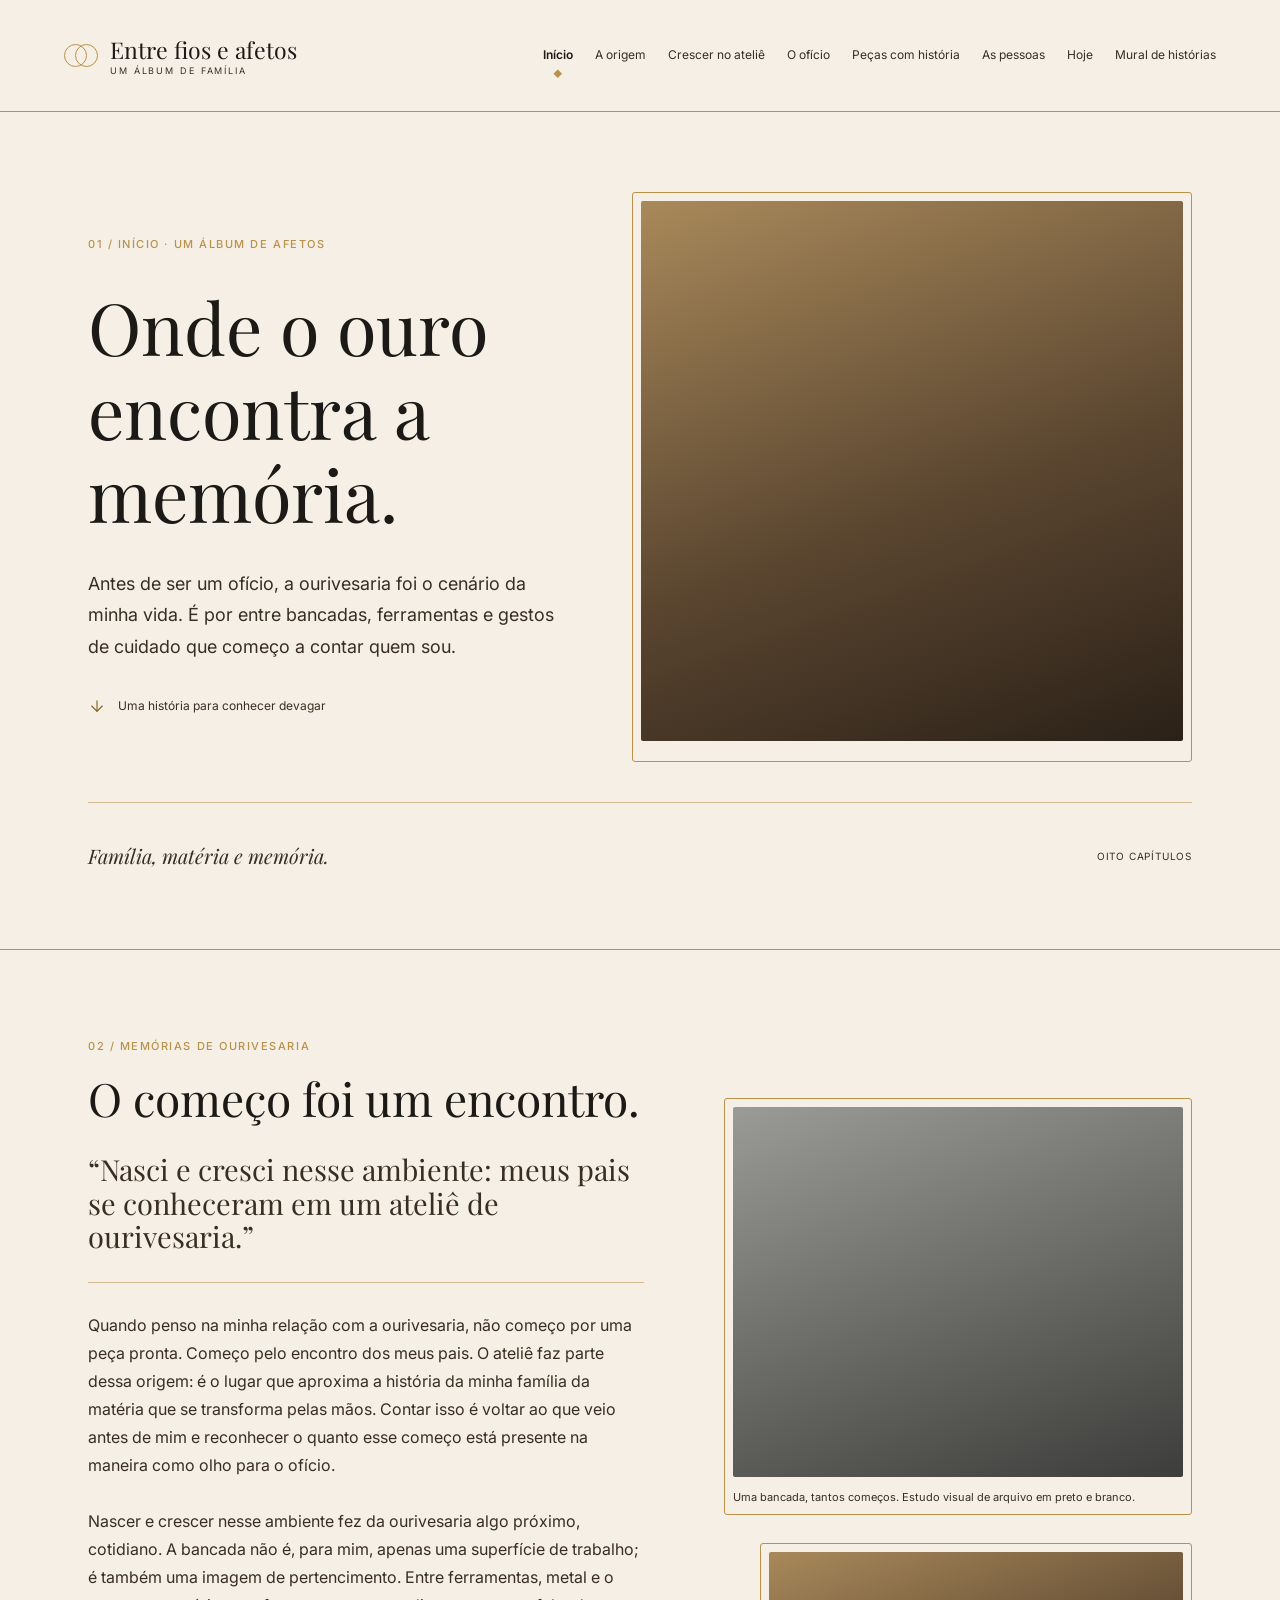
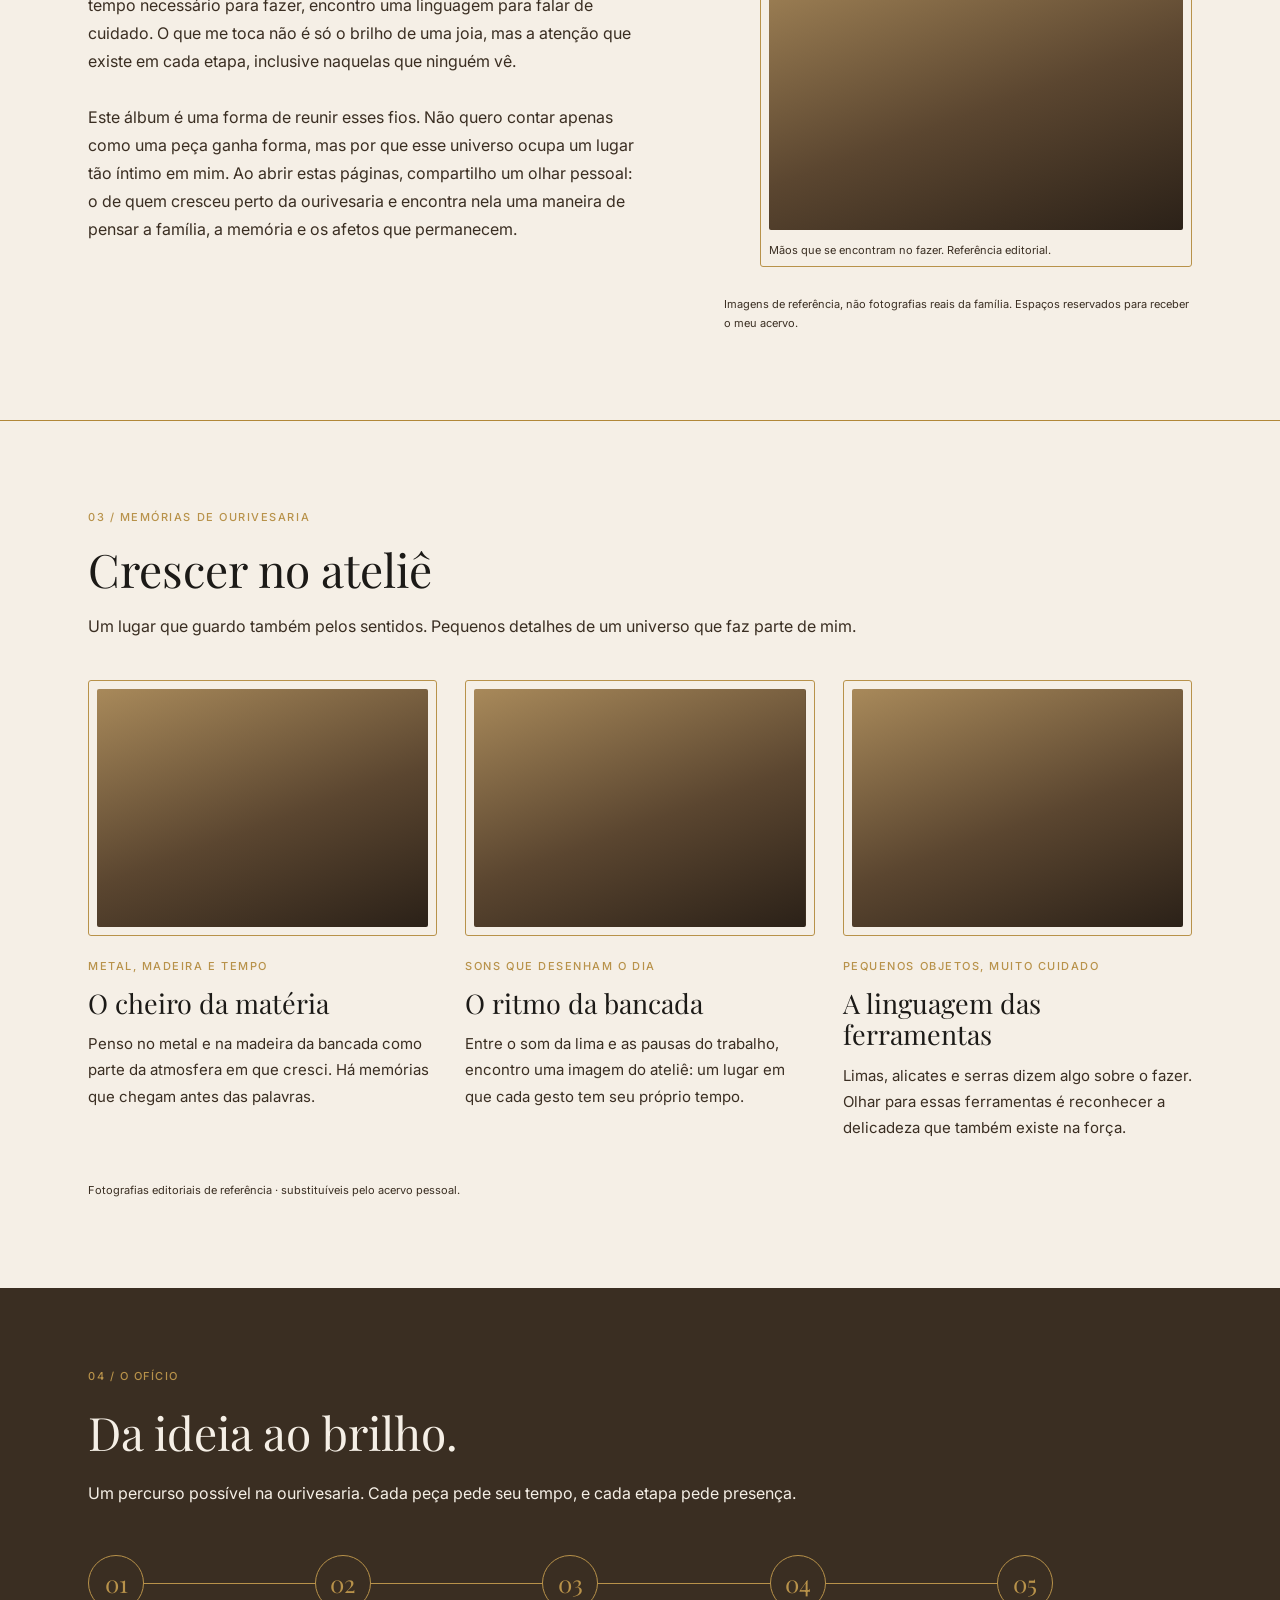
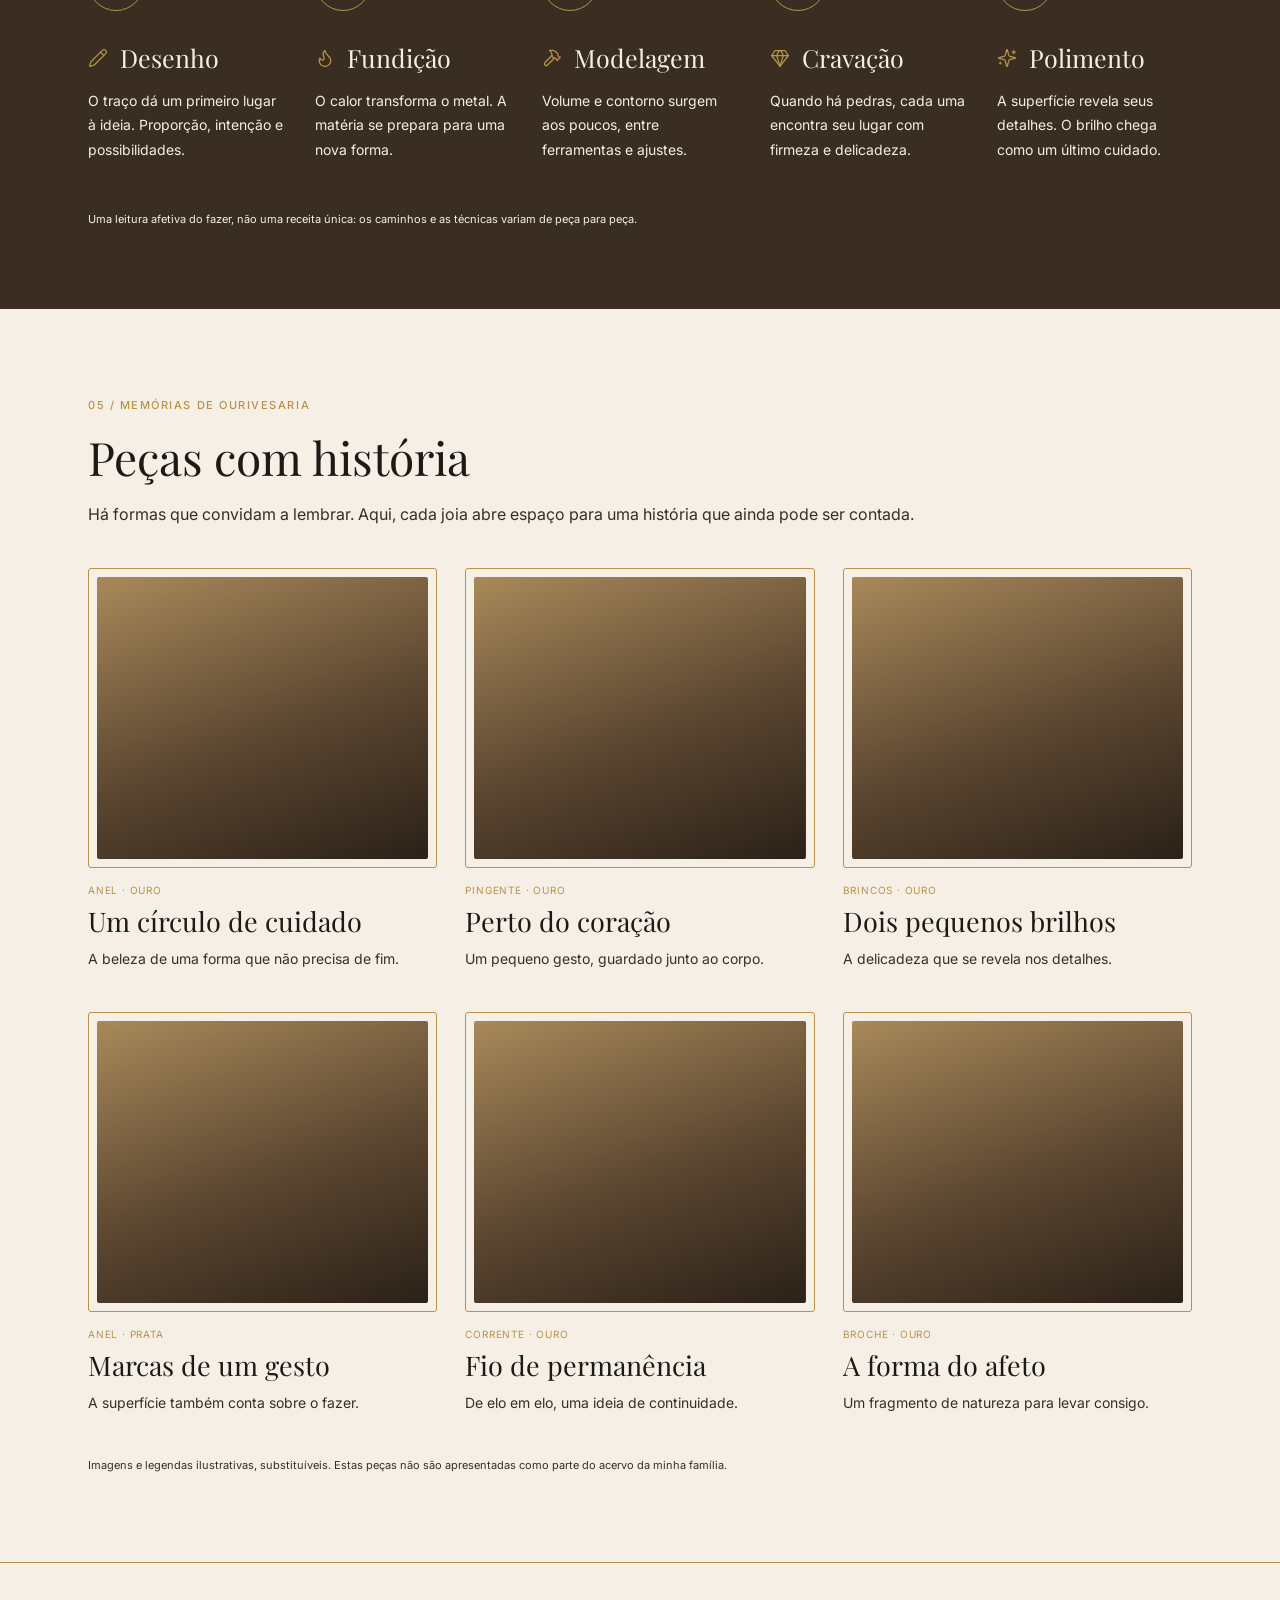
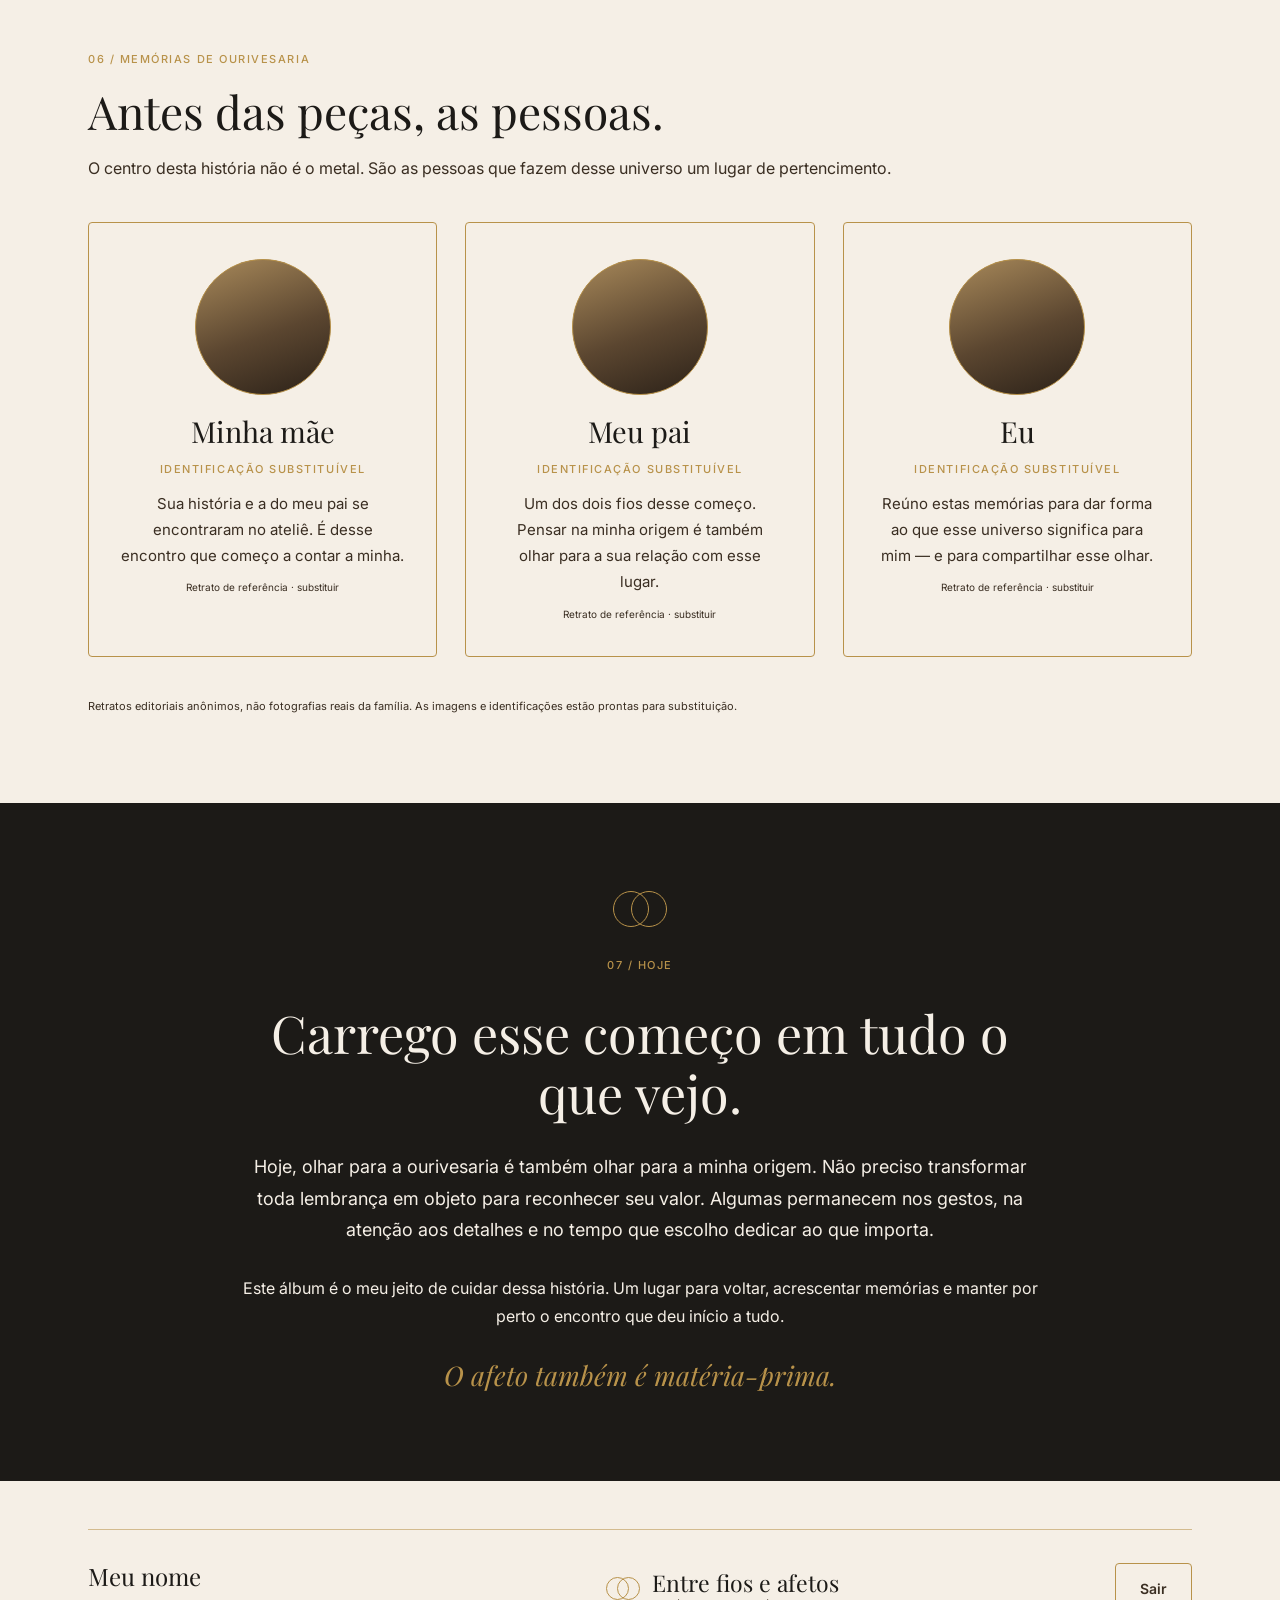
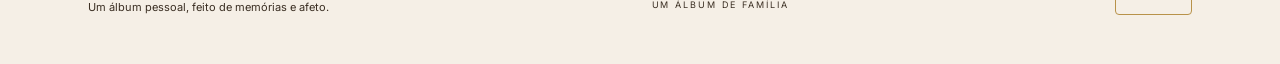
==== commit e7f14a84: "Dash e Quiz" ====
--- a/web-data-viz/public/index.html
+++ b/web-data-viz/public/index.html
@@ -67,7 +67,7 @@
 
                 <figure class="moldura">
                     <div class="foto foto-inicio" role="img" aria-label="Mãos trabalhando em uma bancada de ourivesaria"></div>
-                    <figcaption class="legenda">O gesto de fazer. Fotografia editorial de referência, substituível.</figcaption>
+                    <figcaption class="legenda"></figcaption>
                 </figure>
             </div>
 
